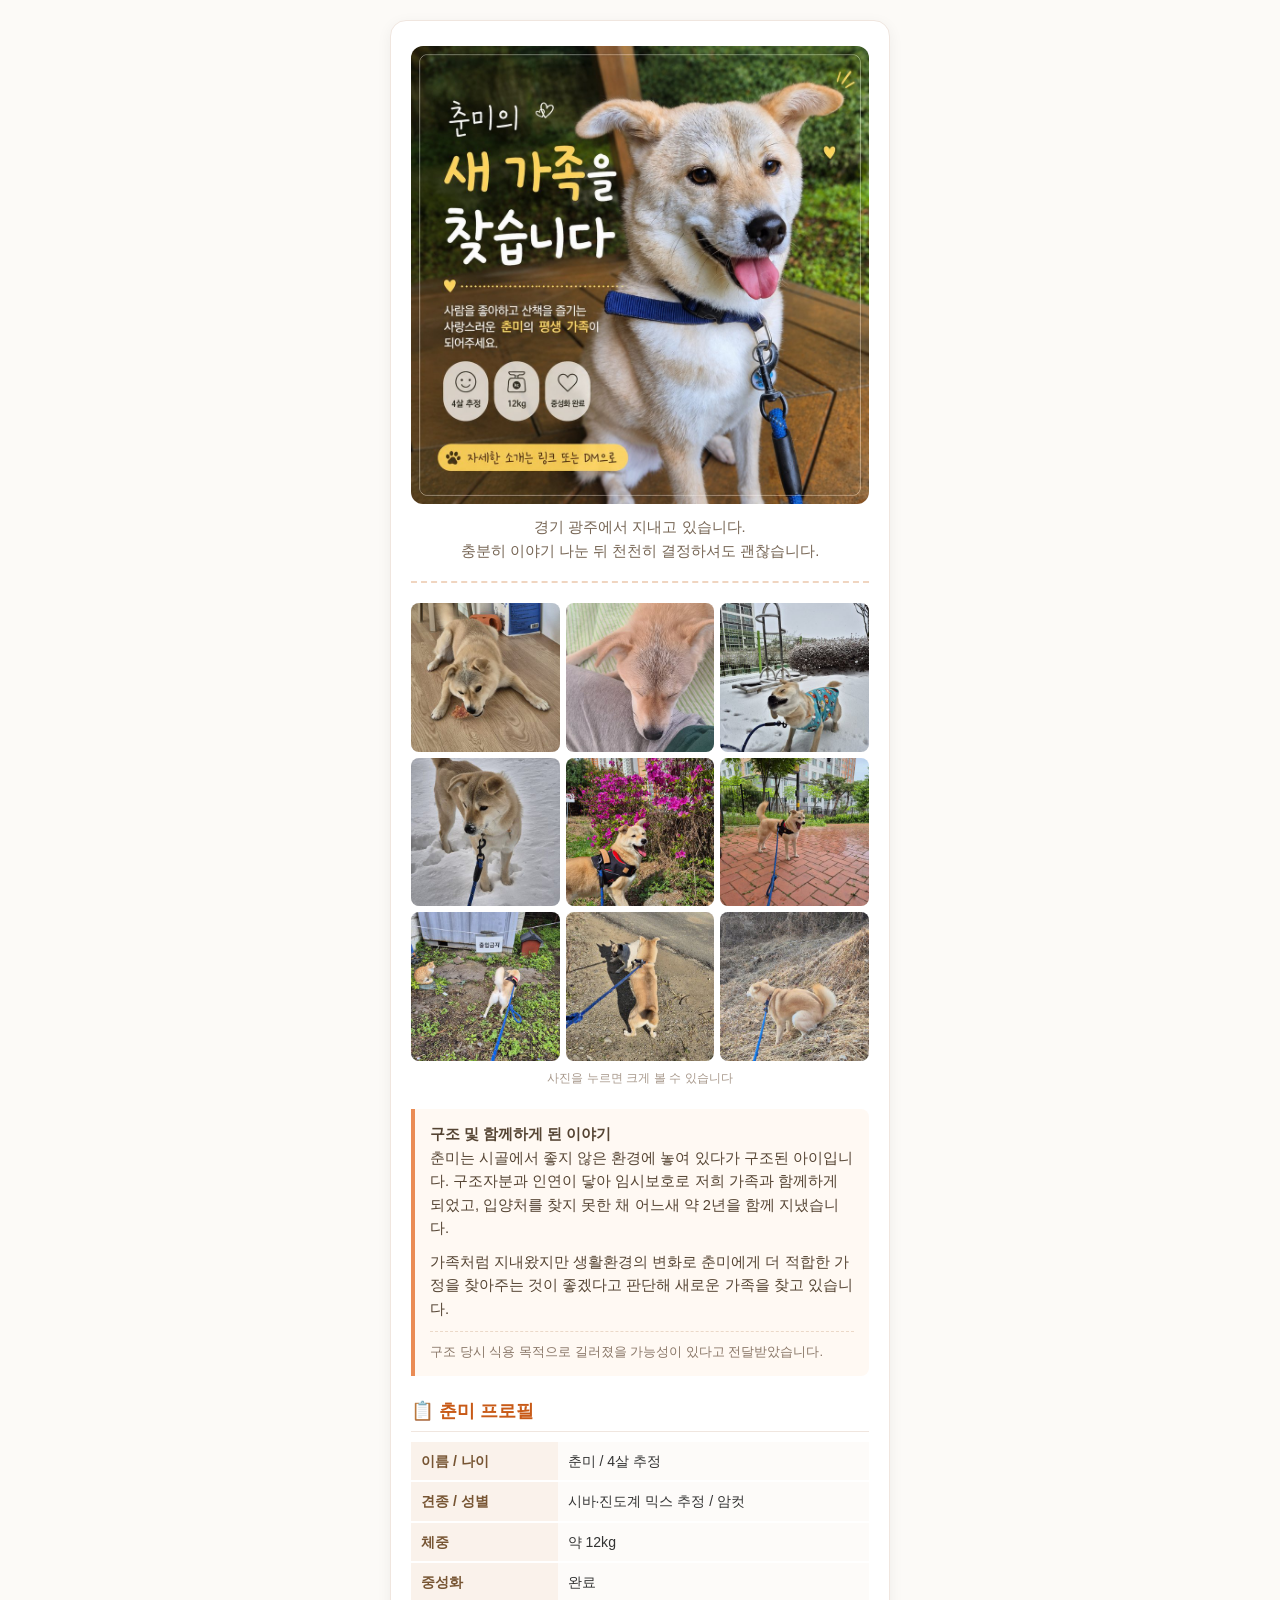
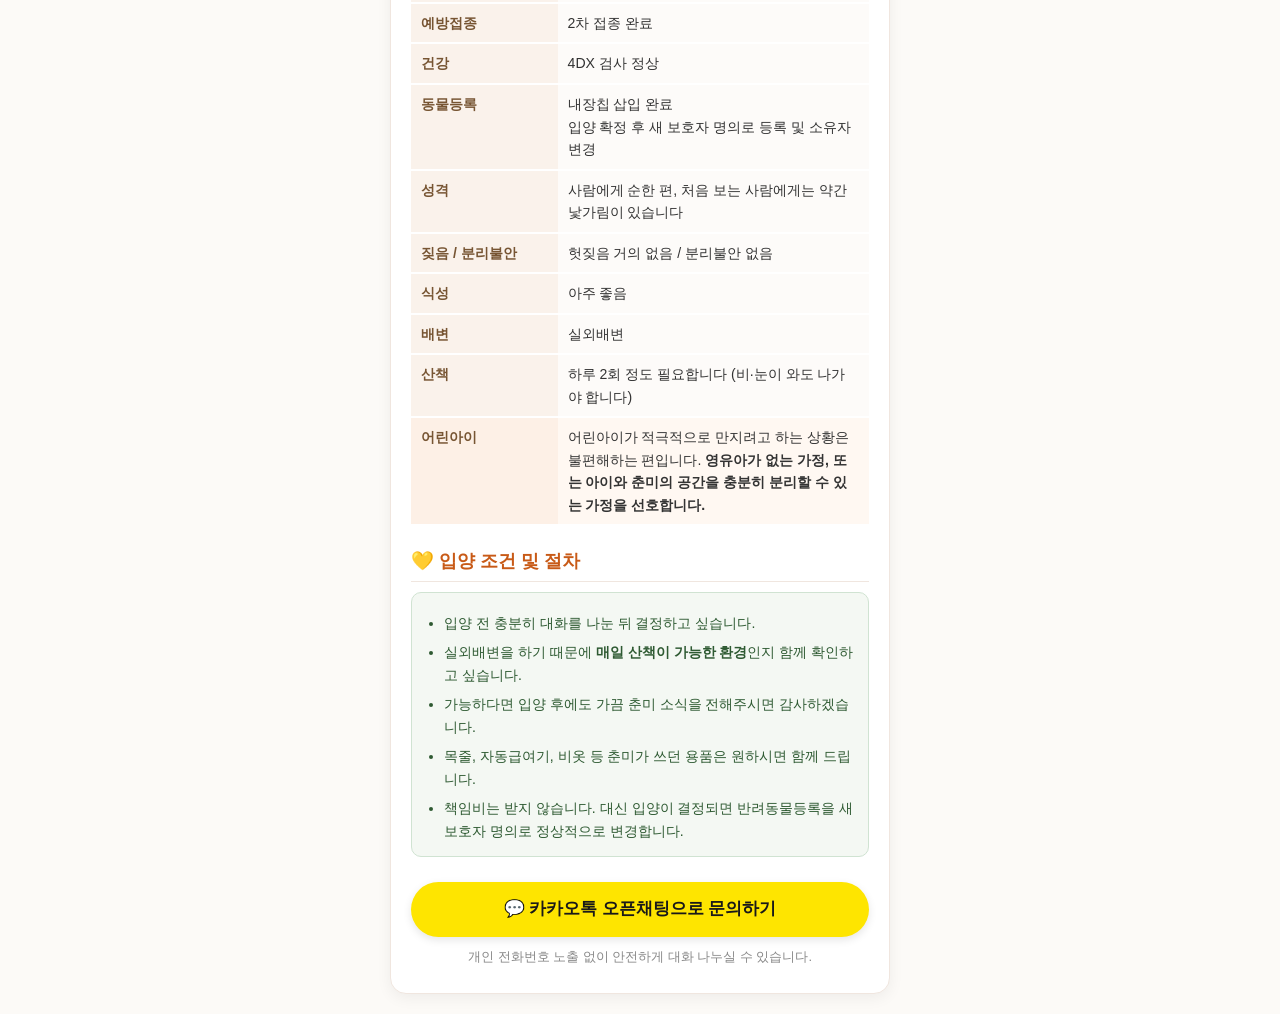
==== chunmi/index.html @ 5aac885f "Reword four gallery captions Co-Authored-By: Claude Opus 5 <noreply@anthropic.com>" ====
<!DOCTYPE html>
<html lang="ko">
<head>
    <meta charset="UTF-8">
    <meta name="viewport" content="width=device-width, initial-scale=1.0">
    <title>춘미의 평생 가족을 찾습니다 🐾</title>
    <meta name="description" content="경기 광주에서 지내고 있는 4살 추정 믹스견 춘미의 평생 가족을 찾습니다. 중성화 완료, 예방접종 2차 완료, 4DX 정상.">
    <meta property="og:type" content="article">
    <meta property="og:title" content="춘미의 평생 가족을 찾습니다 🐾">
    <meta property="og:description" content="경기 광주에서 지내고 있는 4살 추정 믹스견 춘미의 평생 가족을 찾습니다.">
    <meta property="og:image" content="https://hoppang.github.io/chunmi/banner.jpg">
    <style>
        * {
            box-sizing: border-box;
        }
        body {
            font-family: -apple-system, BlinkMacSystemFont, "Segoe UI", Roboto, "Helvetica Neue", Arial, sans-serif;
            background-color: #fcfaf7;
            color: #333333;
            margin: 0;
            padding: 20px 15px;
            line-height: 1.6;
        }
        .container {
            max-width: 500px;
            margin: 0 auto;
            background: #ffffff;
            border-radius: 16px;
            padding: 25px 20px;
            box-shadow: 0 4px 15px rgba(0,0,0,0.06);
            border: 1px solid #f0e6df;
        }
        /* 제목은 배너 이미지에 들어 있어 화면에는 숨기고, 문서 구조와
           스크린 리더를 위해서만 남긴다 */
        .visually-hidden {
            position: absolute;
            width: 1px;
            height: 1px;
            margin: -1px;
            padding: 0;
            overflow: hidden;
            clip: rect(0 0 0 0);
            white-space: nowrap;
            border: 0;
        }
        .lead {
            text-align: center;
            color: #776655;
            font-size: 0.92rem;
            margin: 0 0 20px 0;
            padding-bottom: 18px;
            border-bottom: 2px dashed #f0d5c0;
        }
        .photo-area img {
            width: 100%;
            height: auto;
            border-radius: 12px;
            display: block;
            margin-bottom: 12px;
            object-fit: cover;
        }

        /* ── 사진첩 ───────────────────────────────── */
        .gallery {
            display: grid;
            grid-template-columns: repeat(3, 1fr);
            gap: 6px;
            margin-bottom: 8px;
        }
        .gallery button {
            padding: 0;
            border: 0;
            background: #f5efe9;
            border-radius: 8px;
            overflow: hidden;
            aspect-ratio: 1 / 1;
            cursor: pointer;
            display: block;
        }
        .gallery img {
            width: 100%;
            height: 100%;
            object-fit: cover;
            display: block;
            transition: transform 0.2s;
        }
        .gallery button:active img {
            transform: scale(0.95);
        }
        .gallery-hint {
            text-align: center;
            color: #a8998c;
            font-size: 0.78rem;
            margin-bottom: 20px;
        }

        /* ── 사진 크게 보기 ────────────────────────── */
        .lightbox {
            position: fixed;
            inset: 0;
            background: rgba(20, 15, 12, 0.94);
            display: none;
            flex-direction: column;
            align-items: center;
            justify-content: center;
            z-index: 100;
            padding: 20px 10px;
        }
        .lightbox[data-open="true"] {
            display: flex;
        }
        .lightbox img {
            max-width: 100%;
            max-height: calc(100vh - 130px);
            border-radius: 10px;
            object-fit: contain;
        }
        .lightbox-caption {
            color: #f3e9e0;
            font-size: 0.9rem;
            text-align: center;
            margin-top: 14px;
            padding: 0 10px;
        }
        .lightbox-count {
            color: #b6a89c;
            font-size: 0.78rem;
            margin-top: 4px;
        }
        .lightbox-nav {
            position: absolute;
            top: 50%;
            transform: translateY(-50%);
            width: 44px;
            height: 66px;
            border: 0;
            border-radius: 8px;
            background: rgba(255,255,255,0.12);
            color: #ffffff;
            font-size: 1.5rem;
            cursor: pointer;
        }
        .lightbox-prev { left: 8px; }
        .lightbox-next { right: 8px; }
        .lightbox-close {
            position: absolute;
            top: 12px;
            right: 12px;
            width: 40px;
            height: 40px;
            border: 0;
            border-radius: 50%;
            background: rgba(255,255,255,0.15);
            color: #ffffff;
            font-size: 1.3rem;
            line-height: 1;
            cursor: pointer;
        }

        .story-box {
            background-color: #fff9f3;
            border-left: 4px solid #ea8c55;
            padding: 14px 15px;
            margin-bottom: 20px;
            border-radius: 0 8px 8px 0;
            font-size: 0.92rem;
            color: #554433;
        }
        .story-box p {
            margin: 0 0 10px 0;
        }
        .story-box p:last-child {
            margin-bottom: 0;
        }
        .story-note {
            font-size: 0.82rem;
            color: #8a7768;
            border-top: 1px dashed #ecd9c8;
            padding-top: 9px;
        }
        .section-title {
            font-size: 1.15rem;
            color: #c85a17;
            margin-top: 20px;
            margin-bottom: 10px;
            font-weight: bold;
            border-bottom: 1px solid #f0e6df;
            padding-bottom: 5px;
        }
        .info-table {
            width: 100%;
            border-collapse: collapse;
            margin-bottom: 15px;
        }
        .info-table th {
            width: 32%;
            text-align: left;
            padding: 8px 10px;
            background-color: #faf2eb;
            color: #775533;
            font-weight: bold;
            font-size: 0.88rem;
            border-bottom: 2px solid #ffffff;
            vertical-align: top;
        }
        .info-table td {
            width: 68%;
            padding: 8px 10px;
            background-color: #fdfbf9;
            color: #333333;
            font-size: 0.88rem;
            border-bottom: 2px solid #ffffff;
        }
        .info-table tr.highlight th {
            background-color: #fdf0e6;
        }
        .info-table tr.highlight td {
            background-color: #fff8f2;
        }
        .notice-box {
            background-color: #f4f8f3;
            border: 1px solid #d0e3d2;
            border-radius: 10px;
            padding: 14px;
            font-size: 0.88rem;
            color: #2e5a32;
            margin-bottom: 25px;
        }
        .notice-box ul {
            margin: 5px 0 0 0;
            padding-left: 18px;
        }
        .notice-box li {
            margin-bottom: 7px;
        }
        .notice-box li:last-child {
            margin-bottom: 0;
        }
        .cta-container {
            text-align: center;
            margin-top: 25px;
        }
        .btn-kakao {
            display: block;
            background-color: #fee500;
            color: #191919;
            font-size: 1.05rem;
            font-weight: bold;
            text-decoration: none;
            padding: 14px 20px;
            border-radius: 30px;
            box-shadow: 0 3px 8px rgba(0,0,0,0.1);
            transition: background-color 0.2s;
        }
        .btn-kakao:active {
            background-color: #fada00;
        }
        .footer-text {
            text-align: center;
            color: #888888;
            font-size: 0.8rem;
            margin-top: 10px;
        }
    </style>
</head>
<body>
    <div class="container">
        <h1 class="visually-hidden">춘미의 평생 가족을 찾습니다</h1>

        <div class="photo-area">
            <img src="banner.jpg" alt="춘미의 새 가족을 찾습니다. 사람을 좋아하고 산책을 즐기는 춘미의 평생 가족이 되어주세요. 4살 추정, 12kg, 중성화 완료.">
        </div>

        <p class="lead">경기 광주에서 지내고 있습니다.<br>충분히 이야기 나눈 뒤 천천히 결정하셔도 괜찮습니다.</p>

        <!-- 사진첩: 그리드는 썸네일, 크게 보기는 data-full 원본을 씁니다 -->
        <div class="gallery" id="gallery">
            <button type="button" data-full="imgs/20240928_115730.jpg" data-caption="간식 하나면 세상 행복한 춘미">
                <img src="imgs/thumbs/20240928_115730.jpg" alt="거실 바닥에 엎드려 간식을 먹는 춘미" loading="lazy">
            </button>
            <button type="button" data-full="imgs/20241011_140623.jpg" data-caption="사람 곁에 붙어 자는 걸 좋아합니다">
                <img src="imgs/thumbs/20241011_140623.jpg" alt="사람 무릎에 머리를 얹고 잠든 춘미" loading="lazy">
            </button>
            <button type="button" data-full="imgs/20250127_115312.jpg" data-caption="스핀하는 춘미">
                <img src="imgs/thumbs/20250127_115312.jpg" alt="눈 쌓인 놀이터에서 옷을 입고 몸을 도는 춘미" loading="lazy">
            </button>
            <button type="button" data-full="imgs/20250128_104813.jpg" data-caption="겨울 강아지 춘미">
                <img src="imgs/thumbs/20250128_104813.jpg" alt="눈밭에서 코에 눈이 묻은 춘미" loading="lazy">
            </button>
            <button type="button" data-full="imgs/20250421_094355.jpg" data-caption="봄 산책, 진달래 앞에서">
                <img src="imgs/thumbs/20250421_094355.jpg" alt="진달래꽃 앞에서 웃고 있는 춘미" loading="lazy">
            </button>
            <button type="button" data-full="imgs/20250501_102037.jpg" data-caption="비 오는 날에도 산책은 좋아합니다">
                <img src="imgs/thumbs/20250501_102037.jpg" alt="비에 젖은 보도블록 위를 걷는 춘미" loading="lazy">
            </button>
            <button type="button" data-full="imgs/20250503_113819.jpg" data-caption="고양이를 좋아해요">
                <img src="imgs/thumbs/20250503_113819.jpg" alt="길고양이와 마주 서 있는 춘미" loading="lazy">
            </button>
            <button type="button" data-full="imgs/20251114_142637.jpg" data-caption="산책길에서 만난 다른 강아지와 인사">
                <img src="imgs/thumbs/20251114_142637.jpg" alt="다른 강아지와 인사하는 춘미" loading="lazy">
            </button>
            <button type="button" data-full="imgs/20260313_085646.jpg" data-caption="응가하는 춘미">
                <img src="imgs/thumbs/20260313_085646.jpg" alt="마른 풀밭에서 배변 중인 춘미" loading="lazy">
            </button>
        </div>
        <div class="gallery-hint">사진을 누르면 크게 볼 수 있습니다</div>

        <!-- 춘미 배경 이야기 -->
        <div class="story-box">
            <b>구조 및 함께하게 된 이야기</b>
            <p>춘미는 시골에서 좋지 않은 환경에 놓여 있다가 구조된 아이입니다. 구조자분과 인연이 닿아 임시보호로 저희 가족과 함께하게 되었고, 입양처를 찾지 못한 채 어느새 약 2년을 함께 지냈습니다.</p>
            <p>가족처럼 지내왔지만 생활환경의 변화로 춘미에게 더 적합한 가정을 찾아주는 것이 좋겠다고 판단해 새로운 가족을 찾고 있습니다.</p>
            <p class="story-note">구조 당시 식용 목적으로 길러졌을 가능성이 있다고 전달받았습니다.</p>
        </div>

        <!-- 프로필 정보 -->
        <div class="section-title">📋 춘미 프로필</div>
        <table class="info-table">
            <tr>
                <th>이름 / 나이</th>
                <td>춘미 / 4살 추정</td>
            </tr>
            <tr>
                <th>견종 / 성별</th>
                <td>시바·진도계 믹스 추정 / 암컷</td>
            </tr>
            <tr>
                <th>체중</th>
                <td>약 12kg</td>
            </tr>
            <tr>
                <th>중성화</th>
                <td>완료</td>
            </tr>
            <tr>
                <th>예방접종</th>
                <td>2차 접종 완료</td>
            </tr>
            <tr>
                <th>건강</th>
                <td>4DX 검사 정상</td>
            </tr>
            <tr>
                <th>동물등록</th>
                <td>내장칩 삽입 완료<br>입양 확정 후 새 보호자 명의로 등록 및 소유자 변경</td>
            </tr>
            <tr>
                <th>성격</th>
                <td>사람에게 순한 편, 처음 보는 사람에게는 약간 낯가림이 있습니다</td>
            </tr>
            <tr>
                <th>짖음 / 분리불안</th>
                <td>헛짖음 거의 없음 / 분리불안 없음</td>
            </tr>
            <tr>
                <th>식성</th>
                <td>아주 좋음</td>
            </tr>
            <tr>
                <th>배변</th>
                <td>실외배변</td>
            </tr>
            <tr>
                <th>산책</th>
                <td>하루 2회 정도 필요합니다 (비·눈이 와도 나가야 합니다)</td>
            </tr>
            <tr class="highlight">
                <th>어린아이</th>
                <td>어린아이가 적극적으로 만지려고 하는 상황은 불편해하는 편입니다. <b>영유아가 없는 가정, 또는 아이와 춘미의 공간을 충분히 분리할 수 있는 가정을 선호합니다.</b></td>
            </tr>
        </table>

        <!-- 입양 조건 및 절차 -->
        <div class="section-title">💛 입양 조건 및 절차</div>
        <div class="notice-box">
            <ul>
                <li>입양 전 충분히 대화를 나눈 뒤 결정하고 싶습니다.</li>
                <li>실외배변을 하기 때문에 <b>매일 산책이 가능한 환경</b>인지 함께 확인하고 싶습니다.</li>
                <li>가능하다면 입양 후에도 가끔 춘미 소식을 전해주시면 감사하겠습니다.</li>
                <li>목줄, 자동급여기, 비옷 등 춘미가 쓰던 용품은 원하시면 함께 드립니다.</li>
                <li>책임비는 받지 않습니다. 대신 입양이 결정되면 반려동물등록을 새 보호자 명의로 정상적으로 변경합니다.</li>
            </ul>
        </div>

        <!-- 오픈카톡 문의 버튼 -->
        <div class="cta-container">
            <a href="https://open.kakao.com/o/stBkJzFi" class="btn-kakao">
                💬 카카오톡 오픈채팅으로 문의하기
            </a>
            <div class="footer-text">
                개인 전화번호 노출 없이 안전하게 대화 나누실 수 있습니다.
            </div>
        </div>
    </div>

    <!-- 사진 크게 보기 -->
    <div class="lightbox" id="lightbox" data-open="false" role="dialog" aria-modal="true" aria-label="춘미 사진 크게 보기">
        <button type="button" class="lightbox-close" id="lb-close" aria-label="닫기">✕</button>
        <button type="button" class="lightbox-nav lightbox-prev" id="lb-prev" aria-label="이전 사진">‹</button>
        <button type="button" class="lightbox-nav lightbox-next" id="lb-next" aria-label="다음 사진">›</button>
        <img id="lb-img" src="" alt="">
        <div class="lightbox-caption" id="lb-caption"></div>
        <div class="lightbox-count" id="lb-count"></div>
    </div>

    <script>
        (function () {
            var buttons = Array.prototype.slice.call(
                document.querySelectorAll('#gallery button')
            );
            var photos = buttons.map(function (btn) {
                var img = btn.querySelector('img');
                return { src: btn.dataset.full, alt: img.alt, caption: btn.dataset.caption };
            });

            var box = document.getElementById('lightbox');
            var lbImg = document.getElementById('lb-img');
            var lbCaption = document.getElementById('lb-caption');
            var lbCount = document.getElementById('lb-count');
            var index = 0;

            function show(i) {
                index = (i + photos.length) % photos.length;
                var p = photos[index];
                lbImg.src = p.src;
                lbImg.alt = p.alt;
                lbCaption.textContent = p.caption;
                lbCount.textContent = (index + 1) + ' / ' + photos.length;
            }

            function open(i) {
                show(i);
                box.dataset.open = 'true';
                document.body.style.overflow = 'hidden';
            }

            function close() {
                box.dataset.open = 'false';
                document.body.style.overflow = '';
            }

            buttons.forEach(function (btn, i) {
                btn.addEventListener('click', function () { open(i); });
            });

            document.getElementById('lb-close').addEventListener('click', close);
            document.getElementById('lb-prev').addEventListener('click', function (e) {
                e.stopPropagation();
                show(index - 1);
            });
            document.getElementById('lb-next').addEventListener('click', function (e) {
                e.stopPropagation();
                show(index + 1);
            });

            // 사진 바깥의 어두운 영역을 누르면 닫는다
            box.addEventListener('click', function (e) {
                if (e.target === box) close();
            });

            document.addEventListener('keydown', function (e) {
                if (box.dataset.open !== 'true') return;
                if (e.key === 'Escape') close();
                if (e.key === 'ArrowLeft') show(index - 1);
                if (e.key === 'ArrowRight') show(index + 1);
            });

            // 모바일 좌우 스와이프
            var touchX = null;
            box.addEventListener('touchstart', function (e) {
                touchX = e.changedTouches[0].clientX;
            }, { passive: true });
            box.addEventListener('touchend', function (e) {
                if (touchX === null) return;
                var dx = e.changedTouches[0].clientX - touchX;
                if (Math.abs(dx) > 50) show(dx < 0 ? index + 1 : index - 1);
                touchX = null;
            }, { passive: true });
        })();
    </script>
</body>
</html>
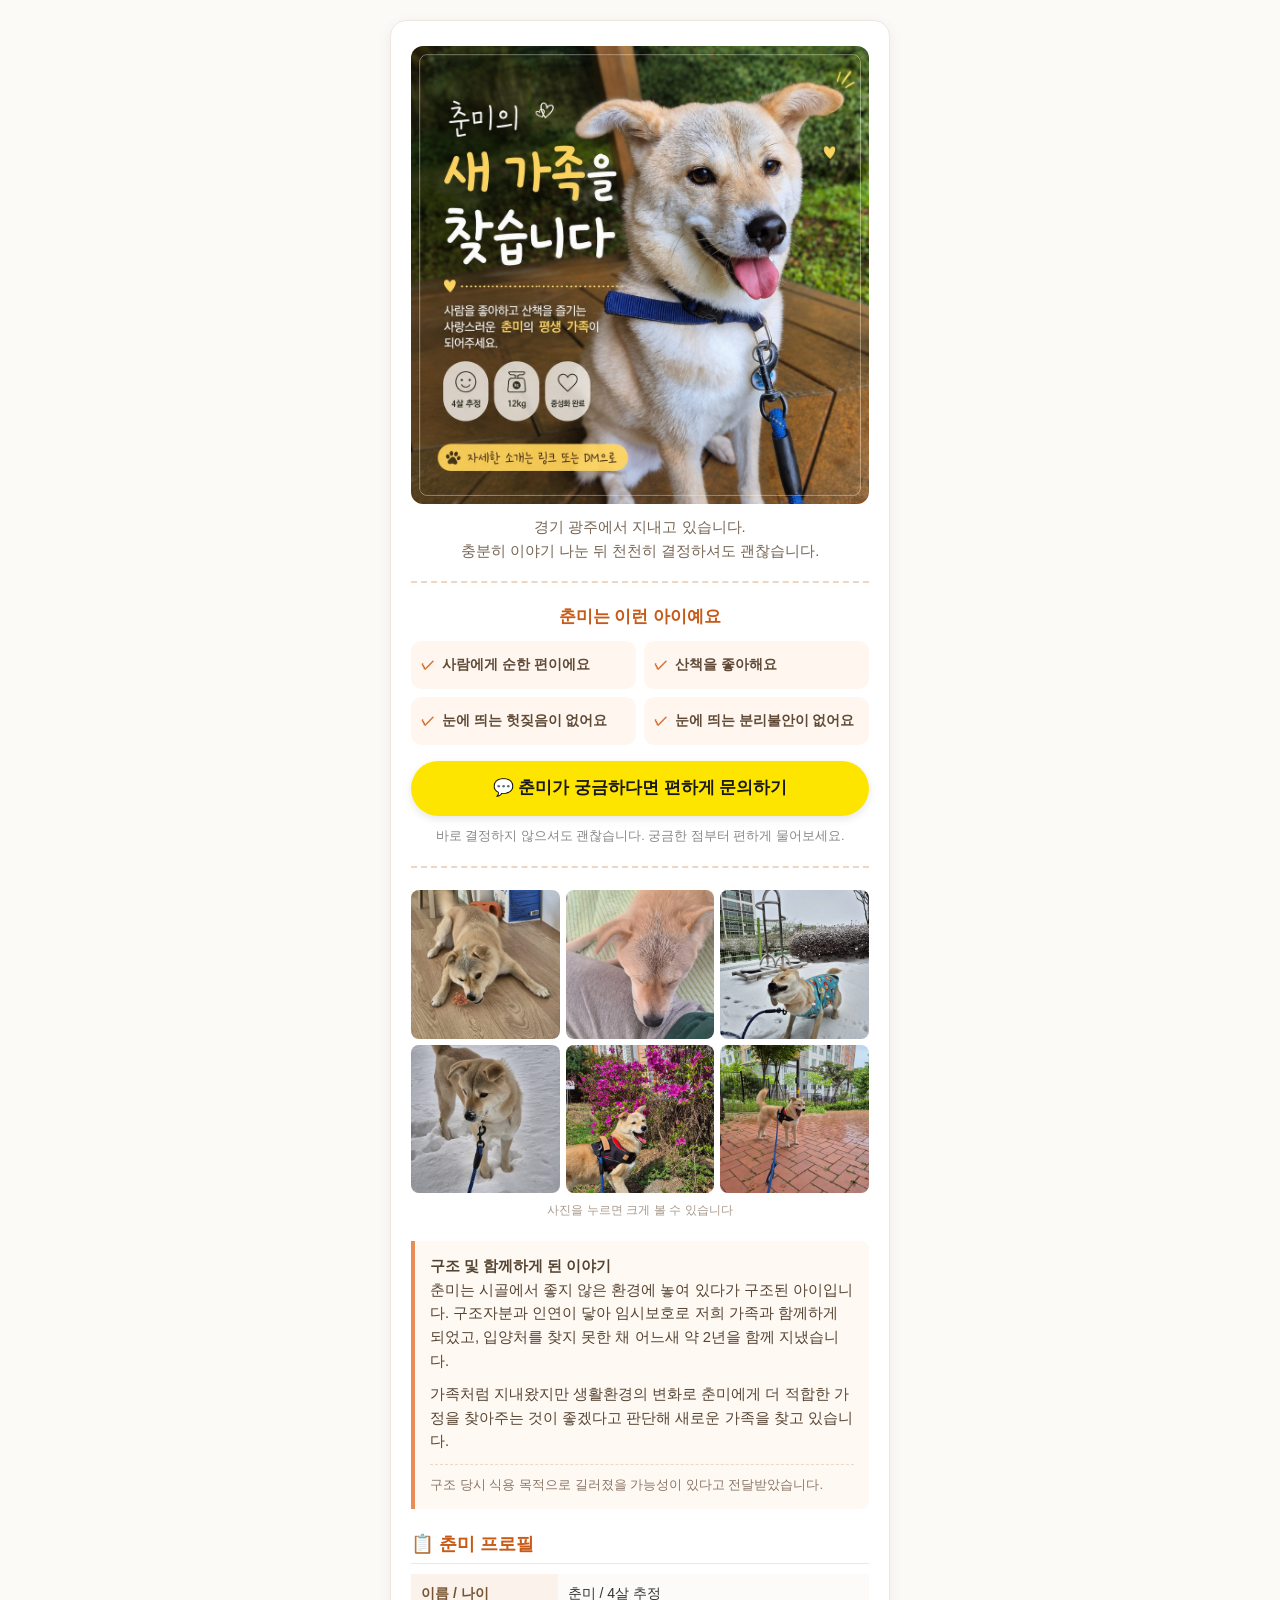
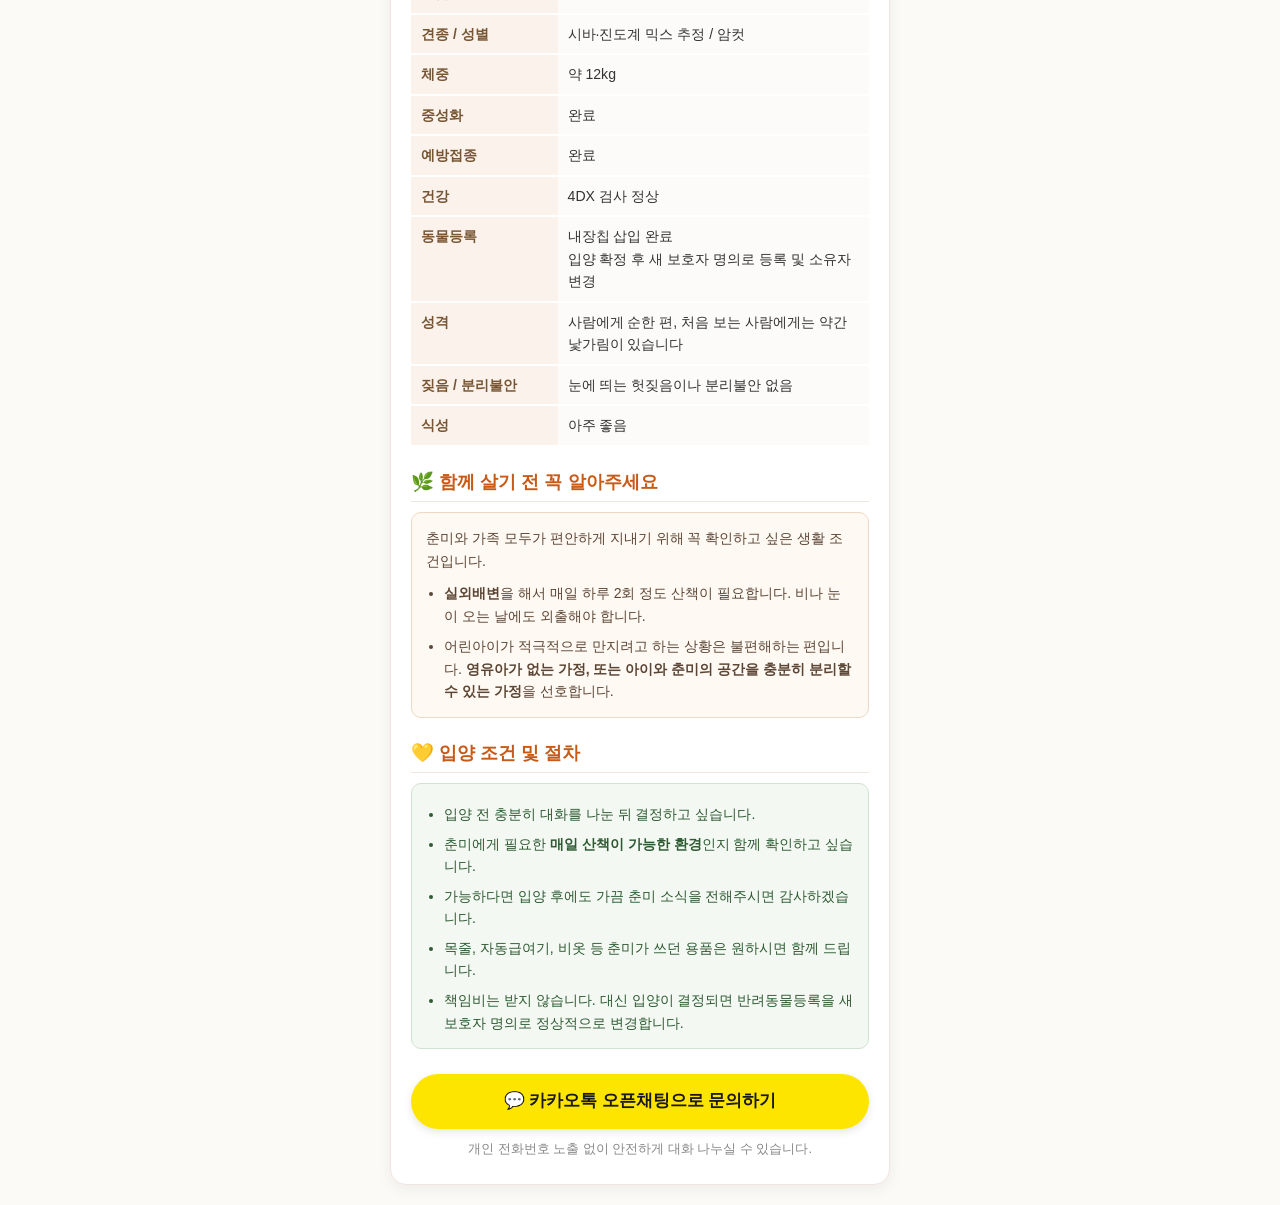
==== commit 98ccb053: "페이지 재배치" ====
--- a/chunmi/index.html
+++ b/chunmi/index.html
@@ -4,10 +4,10 @@
     <meta charset="UTF-8">
     <meta name="viewport" content="width=device-width, initial-scale=1.0">
     <title>춘미의 평생 가족을 찾습니다 🐾</title>
-    <meta name="description" content="경기 광주에서 지내고 있는 4살 추정 믹스견 춘미의 평생 가족을 찾습니다. 중성화 완료, 예방접종 2차 완료, 4DX 정상.">
+    <meta name="description" content="경기 광주에서 지내는 4살 추정, 12kg 암컷 믹스견 춘미의 평생 가족을 찾습니다. 중성화·예방접종·내장칩 삽입 완료, 4DX 정상.">
     <meta property="og:type" content="article">
     <meta property="og:title" content="춘미의 평생 가족을 찾습니다 🐾">
-    <meta property="og:description" content="경기 광주에서 지내고 있는 4살 추정 믹스견 춘미의 평생 가족을 찾습니다.">
+    <meta property="og:description" content="사람을 좋아하고 산책을 즐기는 4살 추정 춘미의 평생 가족을 찾습니다.">
     <meta property="og:image" content="https://hoppang.github.io/chunmi/banner.jpg">
     <style>
         * {
@@ -50,6 +50,41 @@
             margin: 0 0 20px 0;
             padding-bottom: 18px;
             border-bottom: 2px dashed #f0d5c0;
+        }
+        .positives {
+            margin: 0 0 16px 0;
+        }
+        .positives-title {
+            margin: 0 0 10px 0;
+            color: #c85a17;
+            text-align: center;
+            font-size: 1.08rem;
+        }
+        .positives-list {
+            list-style: none;
+            display: grid;
+            grid-template-columns: repeat(2, minmax(0, 1fr));
+            gap: 8px;
+            margin: 0;
+            padding: 0;
+        }
+        .positives-list li {
+            display: flex;
+            align-items: center;
+            min-height: 48px;
+            padding: 9px 10px;
+            border-radius: 10px;
+            background: #fff7ef;
+            color: #5f4937;
+            font-size: 0.86rem;
+            font-weight: 600;
+        }
+        .positives-list li::before {
+            content: "✓";
+            flex: 0 0 auto;
+            margin-right: 7px;
+            color: #d66b2b;
+            font-weight: 800;
         }
         .photo-area img {
             width: 100%;
@@ -236,9 +271,36 @@
         .notice-box li:last-child {
             margin-bottom: 0;
         }
+        .considerations-box {
+            background-color: #fff9f3;
+            border: 1px solid #efd8c4;
+            border-radius: 10px;
+            padding: 14px;
+            font-size: 0.88rem;
+            color: #5b4635;
+            margin-bottom: 20px;
+        }
+        .considerations-box p {
+            margin: 0 0 10px 0;
+        }
+        .considerations-box ul {
+            margin: 0;
+            padding-left: 18px;
+        }
+        .considerations-box li {
+            margin-bottom: 8px;
+        }
+        .considerations-box li:last-child {
+            margin-bottom: 0;
+        }
         .cta-container {
             text-align: center;
             margin-top: 25px;
+        }
+        .cta-container.early {
+            margin: 0 0 22px 0;
+            padding-bottom: 20px;
+            border-bottom: 2px dashed #f0d5c0;
         }
         .btn-kakao {
             display: block;
@@ -261,6 +323,19 @@
             font-size: 0.8rem;
             margin-top: 10px;
         }
+        @media (max-width: 380px) {
+            body {
+                padding: 10px 8px;
+            }
+            .container {
+                padding: 18px 14px;
+                border-radius: 12px;
+            }
+            .positives-list li {
+                padding: 8px;
+                font-size: 0.8rem;
+            }
+        }
     </style>
 </head>
 <body>
@@ -272,6 +347,23 @@
         </div>
 
         <p class="lead">경기 광주에서 지내고 있습니다.<br>충분히 이야기 나눈 뒤 천천히 결정하셔도 괜찮습니다.</p>
+
+        <section class="positives" aria-labelledby="positives-title">
+            <h2 class="positives-title" id="positives-title">춘미는 이런 아이예요</h2>
+            <ul class="positives-list">
+                <li>사람에게 순한 편이에요</li>
+                <li>산책을 좋아해요</li>
+                <li>눈에 띄는 헛짖음이 없어요</li>
+                <li>눈에 띄는 분리불안이 없어요</li>
+            </ul>
+        </section>
+
+        <div class="cta-container early">
+            <a href="https://open.kakao.com/o/stBkJzFi" class="btn-kakao">
+                💬 춘미가 궁금하다면 편하게 문의하기
+            </a>
+            <div class="footer-text">바로 결정하지 않으셔도 괜찮습니다. 궁금한 점부터 편하게 물어보세요.</div>
+        </div>
 
         <!-- 사진첩: 그리드는 썸네일, 크게 보기는 data-full 원본을 씁니다 -->
         <div class="gallery" id="gallery">
@@ -293,15 +385,6 @@
             <button type="button" data-full="imgs/20250501_102037.jpg" data-caption="비 오는 날에도 산책은 좋아합니다">
                 <img src="imgs/thumbs/20250501_102037.jpg" alt="비에 젖은 보도블록 위를 걷는 춘미" loading="lazy">
             </button>
-            <button type="button" data-full="imgs/20250503_113819.jpg" data-caption="고양이를 좋아해요">
-                <img src="imgs/thumbs/20250503_113819.jpg" alt="길고양이와 마주 서 있는 춘미" loading="lazy">
-            </button>
-            <button type="button" data-full="imgs/20251114_142637.jpg" data-caption="산책길에서 만난 다른 강아지와 인사">
-                <img src="imgs/thumbs/20251114_142637.jpg" alt="다른 강아지와 인사하는 춘미" loading="lazy">
-            </button>
-            <button type="button" data-full="imgs/20260313_085646.jpg" data-caption="응가하는 춘미">
-                <img src="imgs/thumbs/20260313_085646.jpg" alt="마른 풀밭에서 배변 중인 춘미" loading="lazy">
-            </button>
         </div>
         <div class="gallery-hint">사진을 누르면 크게 볼 수 있습니다</div>
 
@@ -334,7 +417,7 @@
             </tr>
             <tr>
                 <th>예방접종</th>
-                <td>2차 접종 완료</td>
+                <td>완료</td>
             </tr>
             <tr>
                 <th>건강</th>
@@ -350,32 +433,29 @@
             </tr>
             <tr>
                 <th>짖음 / 분리불안</th>
-                <td>헛짖음 거의 없음 / 분리불안 없음</td>
+                <td>눈에 띄는 헛짖음이나 분리불안 없음</td>
             </tr>
             <tr>
                 <th>식성</th>
                 <td>아주 좋음</td>
             </tr>
-            <tr>
-                <th>배변</th>
-                <td>실외배변</td>
-            </tr>
-            <tr>
-                <th>산책</th>
-                <td>하루 2회 정도 필요합니다 (비·눈이 와도 나가야 합니다)</td>
-            </tr>
-            <tr class="highlight">
-                <th>어린아이</th>
-                <td>어린아이가 적극적으로 만지려고 하는 상황은 불편해하는 편입니다. <b>영유아가 없는 가정, 또는 아이와 춘미의 공간을 충분히 분리할 수 있는 가정을 선호합니다.</b></td>
-            </tr>
         </table>
+
+        <div class="section-title">🌿 함께 살기 전 꼭 알아주세요</div>
+        <div class="considerations-box">
+            <p>춘미와 가족 모두가 편안하게 지내기 위해 꼭 확인하고 싶은 생활 조건입니다.</p>
+            <ul>
+                <li><b>실외배변</b>을 해서 매일 하루 2회 정도 산책이 필요합니다. 비나 눈이 오는 날에도 외출해야 합니다.</li>
+                <li>어린아이가 적극적으로 만지려고 하는 상황은 불편해하는 편입니다. <b>영유아가 없는 가정, 또는 아이와 춘미의 공간을 충분히 분리할 수 있는 가정</b>을 선호합니다.</li>
+            </ul>
+        </div>
 
         <!-- 입양 조건 및 절차 -->
         <div class="section-title">💛 입양 조건 및 절차</div>
         <div class="notice-box">
             <ul>
                 <li>입양 전 충분히 대화를 나눈 뒤 결정하고 싶습니다.</li>
-                <li>실외배변을 하기 때문에 <b>매일 산책이 가능한 환경</b>인지 함께 확인하고 싶습니다.</li>
+                <li>춘미에게 필요한 <b>매일 산책이 가능한 환경</b>인지 함께 확인하고 싶습니다.</li>
                 <li>가능하다면 입양 후에도 가끔 춘미 소식을 전해주시면 감사하겠습니다.</li>
                 <li>목줄, 자동급여기, 비옷 등 춘미가 쓰던 용품은 원하시면 함께 드립니다.</li>
                 <li>책임비는 받지 않습니다. 대신 입양이 결정되면 반려동물등록을 새 보호자 명의로 정상적으로 변경합니다.</li>
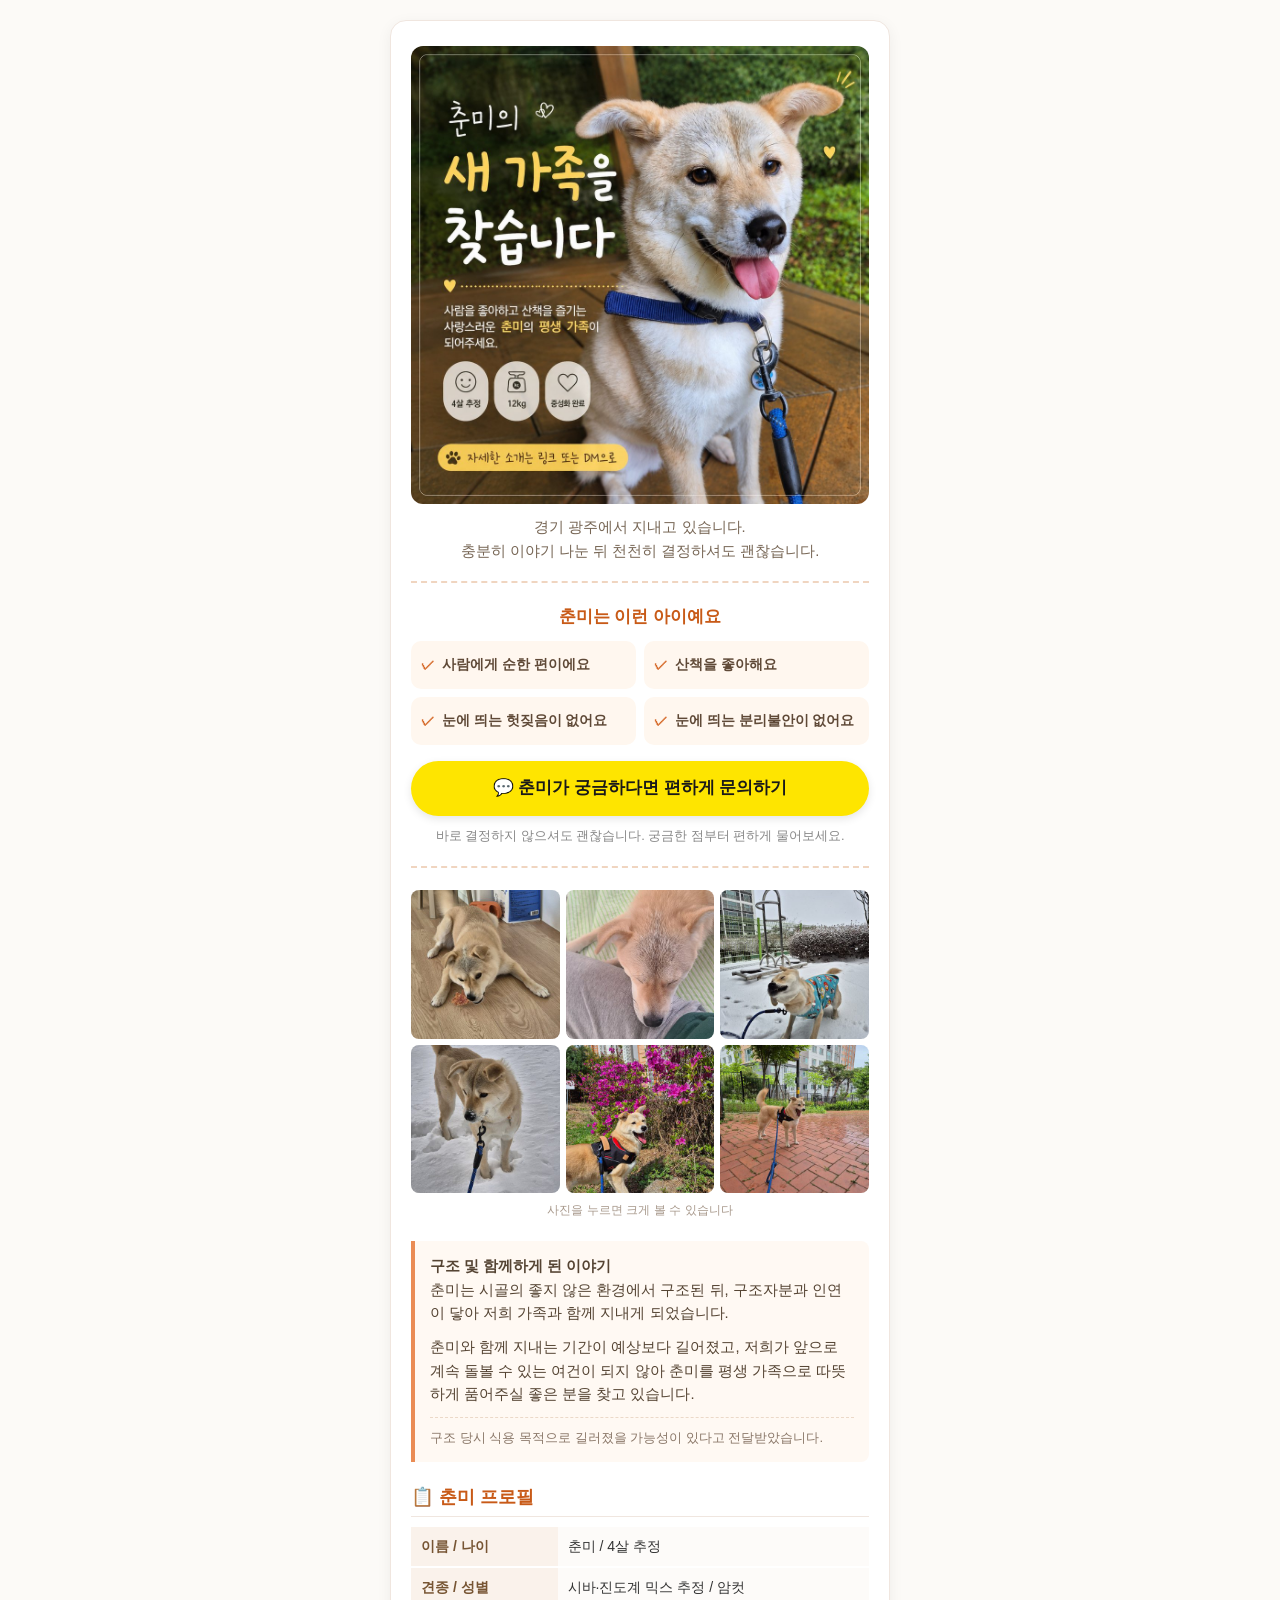
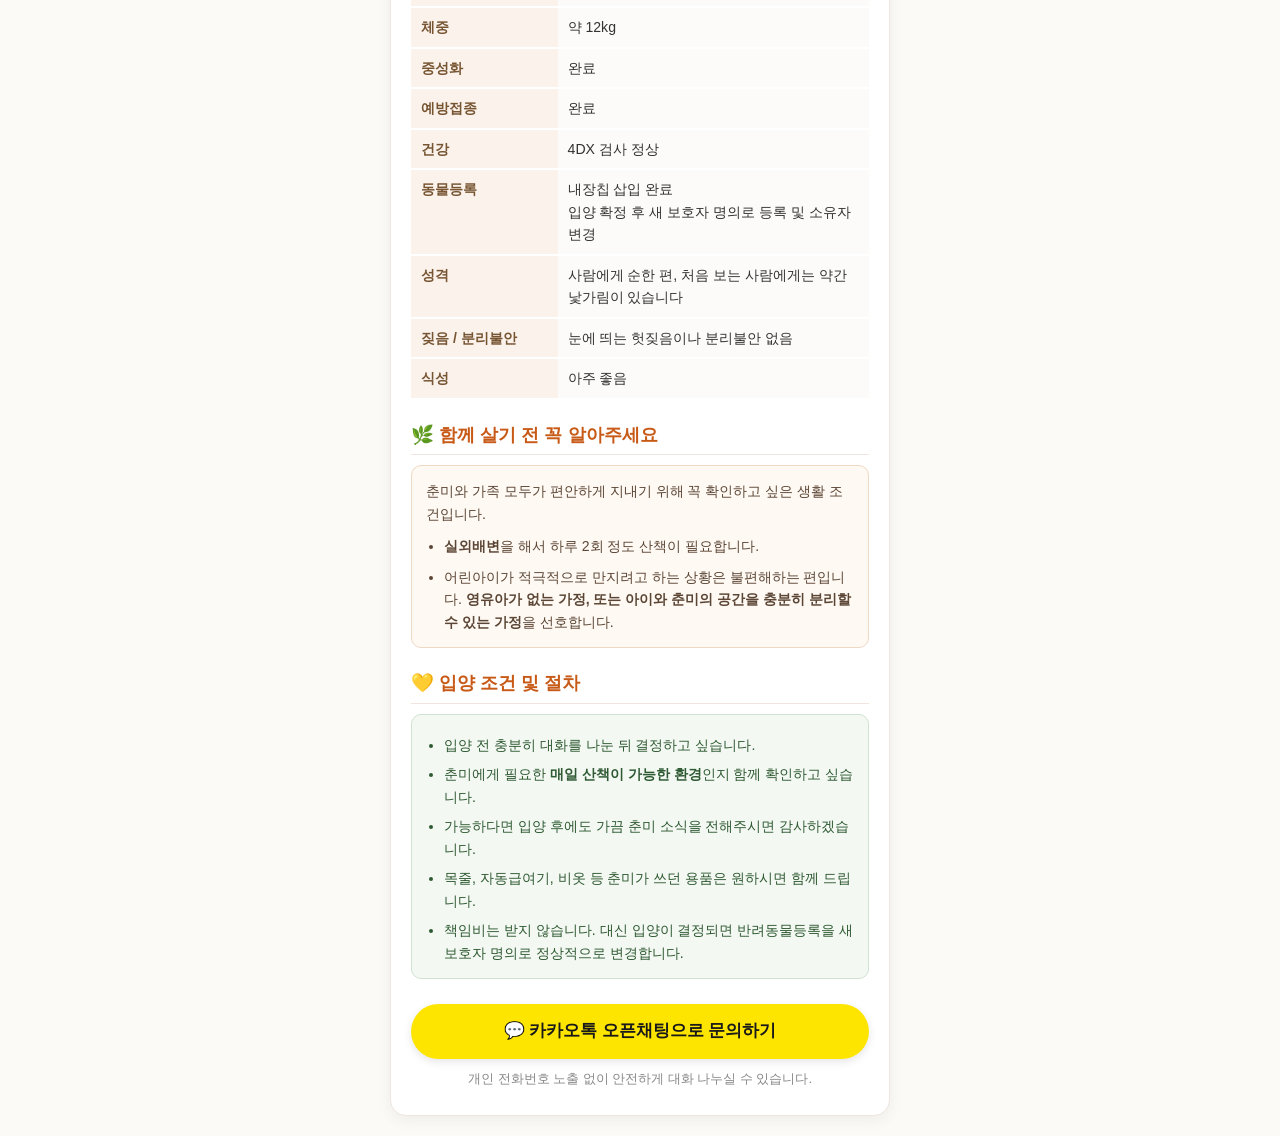
==== commit 63441485: "표현 수정" ====
--- a/chunmi/index.html
+++ b/chunmi/index.html
@@ -391,8 +391,8 @@
         <!-- 춘미 배경 이야기 -->
         <div class="story-box">
             <b>구조 및 함께하게 된 이야기</b>
-            <p>춘미는 시골에서 좋지 않은 환경에 놓여 있다가 구조된 아이입니다. 구조자분과 인연이 닿아 임시보호로 저희 가족과 함께하게 되었고, 입양처를 찾지 못한 채 어느새 약 2년을 함께 지냈습니다.</p>
-            <p>가족처럼 지내왔지만 생활환경의 변화로 춘미에게 더 적합한 가정을 찾아주는 것이 좋겠다고 판단해 새로운 가족을 찾고 있습니다.</p>
+            <p>춘미는 시골의 좋지 않은 환경에서 구조된 뒤, 구조자분과 인연이 닿아 저희 가족과 함께 지내게 되었습니다.</p>
+            <p>춘미와 함께 지내는 기간이 예상보다 길어졌고, 저희가 앞으로 계속 돌볼 수 있는 여건이 되지 않아 춘미를 평생 가족으로 따뜻하게 품어주실 좋은 분을 찾고 있습니다.</p>
             <p class="story-note">구조 당시 식용 목적으로 길러졌을 가능성이 있다고 전달받았습니다.</p>
         </div>
 
@@ -445,7 +445,7 @@
         <div class="considerations-box">
             <p>춘미와 가족 모두가 편안하게 지내기 위해 꼭 확인하고 싶은 생활 조건입니다.</p>
             <ul>
-                <li><b>실외배변</b>을 해서 매일 하루 2회 정도 산책이 필요합니다. 비나 눈이 오는 날에도 외출해야 합니다.</li>
+                <li><b>실외배변</b>을 해서 하루 2회 정도 산책이 필요합니다.</li>
                 <li>어린아이가 적극적으로 만지려고 하는 상황은 불편해하는 편입니다. <b>영유아가 없는 가정, 또는 아이와 춘미의 공간을 충분히 분리할 수 있는 가정</b>을 선호합니다.</li>
             </ul>
         </div>
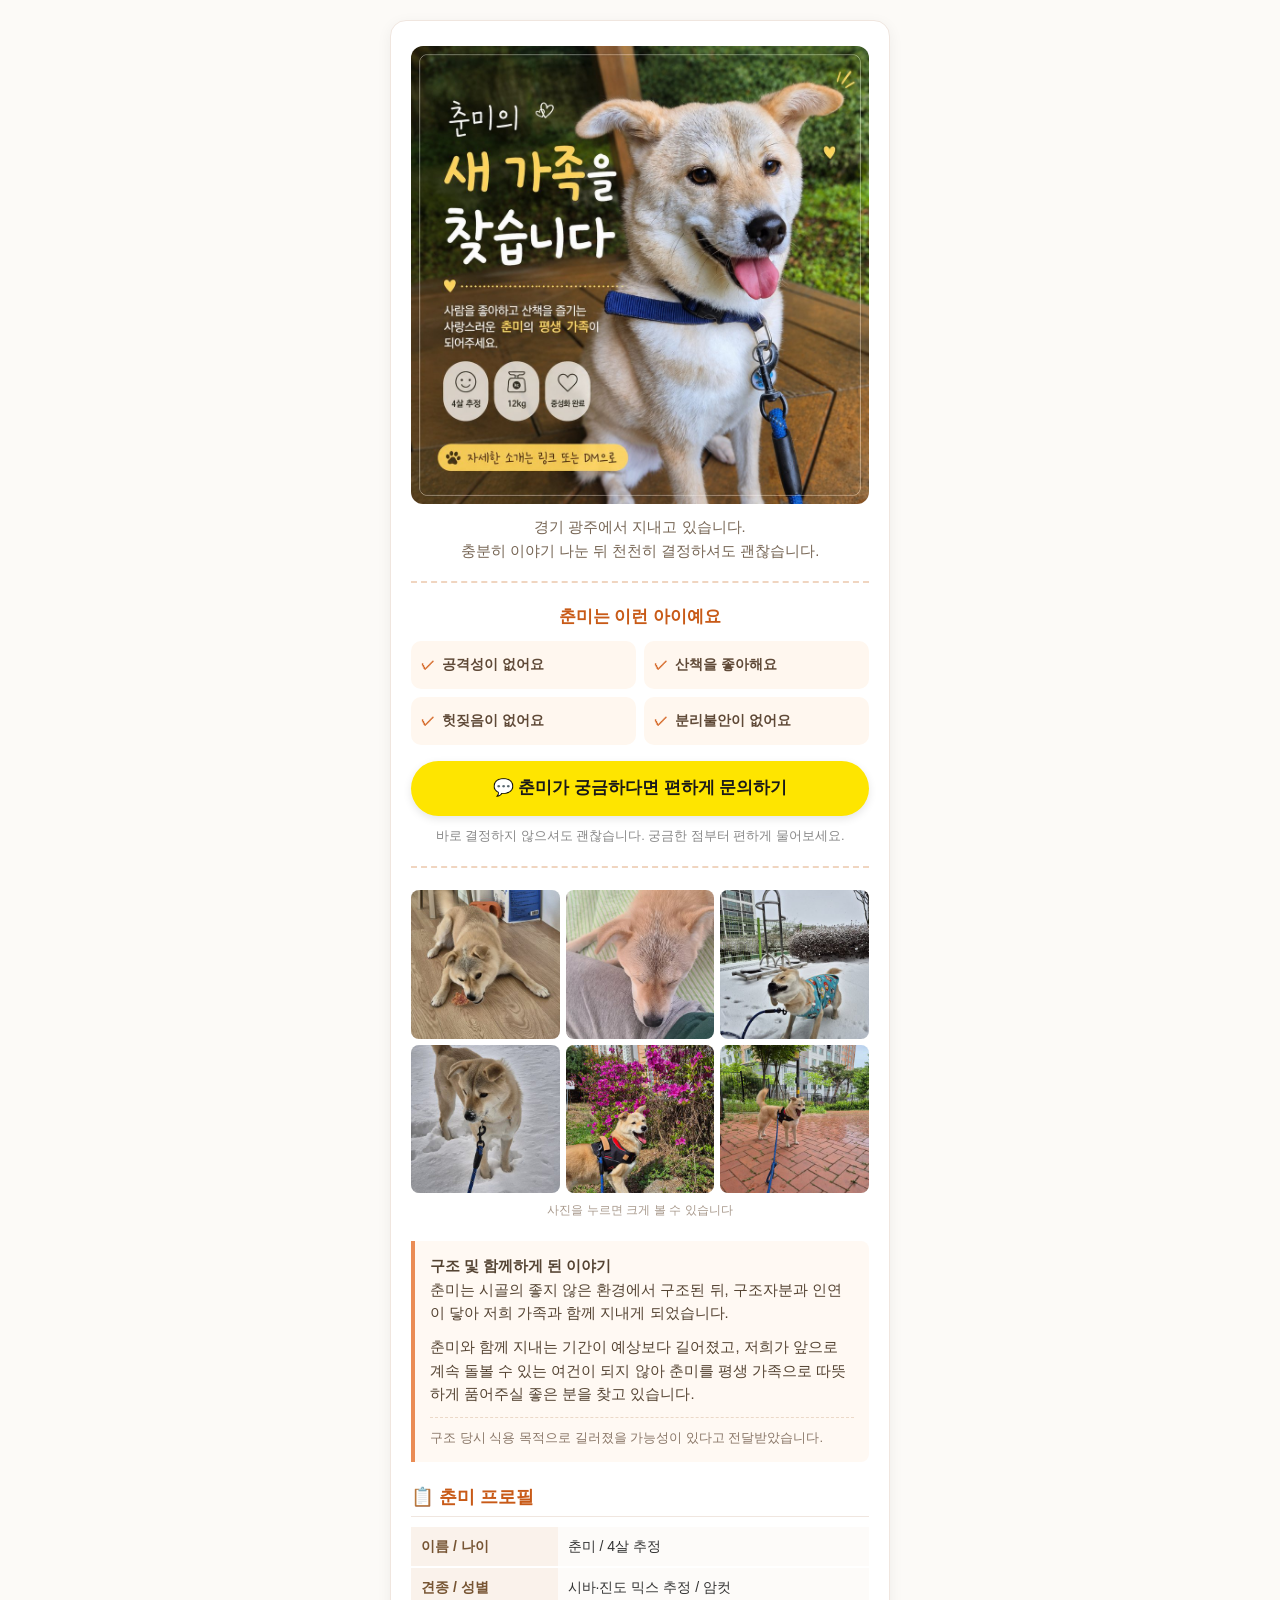
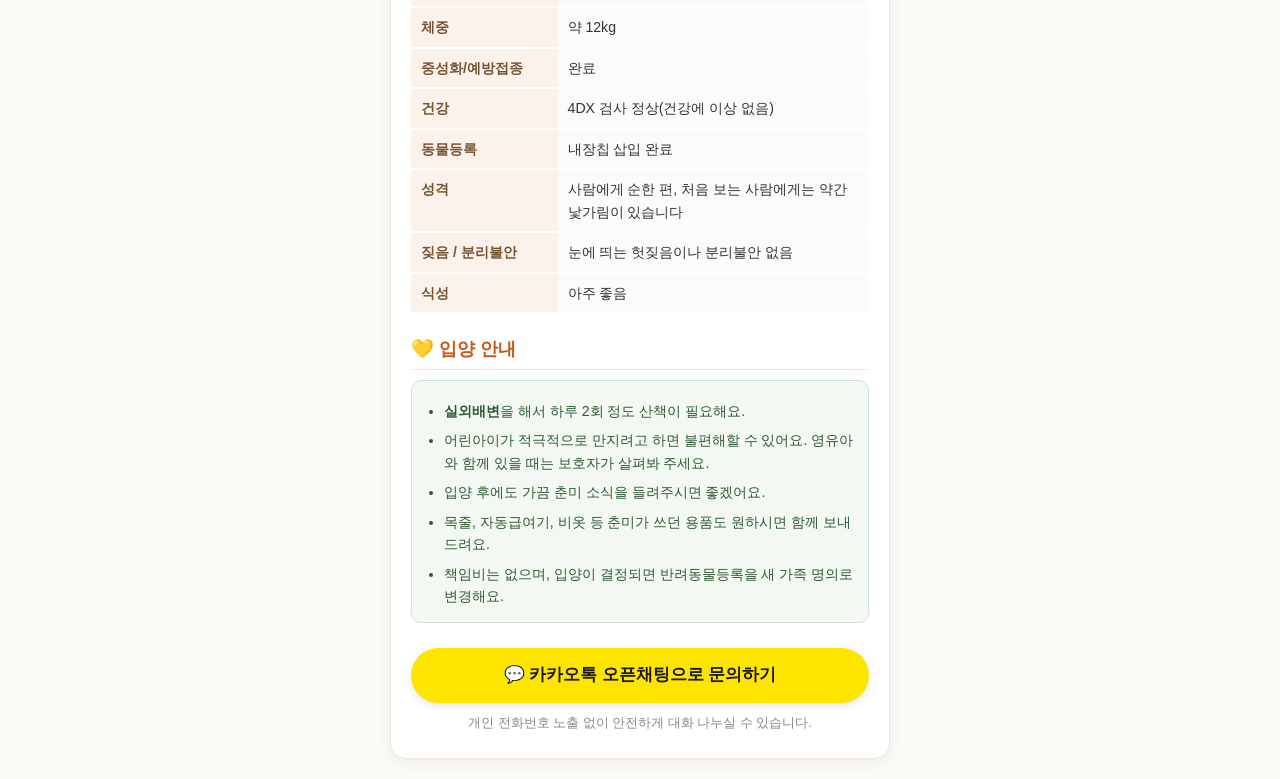
==== commit 6bfd703f: "페이지 수정" ====
--- a/chunmi/index.html
+++ b/chunmi/index.html
@@ -271,28 +271,6 @@
         .notice-box li:last-child {
             margin-bottom: 0;
         }
-        .considerations-box {
-            background-color: #fff9f3;
-            border: 1px solid #efd8c4;
-            border-radius: 10px;
-            padding: 14px;
-            font-size: 0.88rem;
-            color: #5b4635;
-            margin-bottom: 20px;
-        }
-        .considerations-box p {
-            margin: 0 0 10px 0;
-        }
-        .considerations-box ul {
-            margin: 0;
-            padding-left: 18px;
-        }
-        .considerations-box li {
-            margin-bottom: 8px;
-        }
-        .considerations-box li:last-child {
-            margin-bottom: 0;
-        }
         .cta-container {
             text-align: center;
             margin-top: 25px;
@@ -351,10 +329,10 @@
         <section class="positives" aria-labelledby="positives-title">
             <h2 class="positives-title" id="positives-title">춘미는 이런 아이예요</h2>
             <ul class="positives-list">
-                <li>사람에게 순한 편이에요</li>
+                <li>공격성이 없어요</li>
                 <li>산책을 좋아해요</li>
-                <li>눈에 띄는 헛짖음이 없어요</li>
-                <li>눈에 띄는 분리불안이 없어요</li>
+                <li>헛짖음이 없어요</li>
+                <li>분리불안이 없어요</li>
             </ul>
         </section>
 
@@ -405,27 +383,23 @@
             </tr>
             <tr>
                 <th>견종 / 성별</th>
-                <td>시바·진도계 믹스 추정 / 암컷</td>
+                <td>시바·진도 믹스 추정 / 암컷</td>
             </tr>
             <tr>
                 <th>체중</th>
                 <td>약 12kg</td>
             </tr>
             <tr>
-                <th>중성화</th>
+                <th>중성화/예방접종</th>
                 <td>완료</td>
             </tr>
             <tr>
-                <th>예방접종</th>
-                <td>완료</td>
-            </tr>
-            <tr>
                 <th>건강</th>
-                <td>4DX 검사 정상</td>
+                <td>4DX 검사 정상(건강에 이상 없음)</td>
             </tr>
             <tr>
                 <th>동물등록</th>
-                <td>내장칩 삽입 완료<br>입양 확정 후 새 보호자 명의로 등록 및 소유자 변경</td>
+                <td>내장칩 삽입 완료</td>
             </tr>
             <tr>
                 <th>성격</th>
@@ -441,24 +415,15 @@
             </tr>
         </table>
 
-        <div class="section-title">🌿 함께 살기 전 꼭 알아주세요</div>
-        <div class="considerations-box">
-            <p>춘미와 가족 모두가 편안하게 지내기 위해 꼭 확인하고 싶은 생활 조건입니다.</p>
-            <ul>
-                <li><b>실외배변</b>을 해서 하루 2회 정도 산책이 필요합니다.</li>
-                <li>어린아이가 적극적으로 만지려고 하는 상황은 불편해하는 편입니다. <b>영유아가 없는 가정, 또는 아이와 춘미의 공간을 충분히 분리할 수 있는 가정</b>을 선호합니다.</li>
-            </ul>
-        </div>
-
-        <!-- 입양 조건 및 절차 -->
-        <div class="section-title">💛 입양 조건 및 절차</div>
+        <!-- 입양 안내 -->
+        <div class="section-title">💛 입양 안내</div>
         <div class="notice-box">
             <ul>
-                <li>입양 전 충분히 대화를 나눈 뒤 결정하고 싶습니다.</li>
-                <li>춘미에게 필요한 <b>매일 산책이 가능한 환경</b>인지 함께 확인하고 싶습니다.</li>
-                <li>가능하다면 입양 후에도 가끔 춘미 소식을 전해주시면 감사하겠습니다.</li>
-                <li>목줄, 자동급여기, 비옷 등 춘미가 쓰던 용품은 원하시면 함께 드립니다.</li>
-                <li>책임비는 받지 않습니다. 대신 입양이 결정되면 반려동물등록을 새 보호자 명의로 정상적으로 변경합니다.</li>
+                <li><b>실외배변</b>을 해서 하루 2회 정도 산책이 필요해요.</li>
+                <li>어린아이가 적극적으로 만지려고 하면 불편해할 수 있어요. 영유아와 함께 있을 때는 보호자가 살펴봐 주세요.</li>
+                <li>입양 후에도 가끔 춘미 소식을 들려주시면 좋겠어요.</li>
+                <li>목줄, 자동급여기, 비옷 등 춘미가 쓰던 용품도 원하시면 함께 보내드려요.</li>
+                <li>책임비는 없으며, 입양이 결정되면 반려동물등록을 새 가족 명의로 변경해요.</li>
             </ul>
         </div>
 
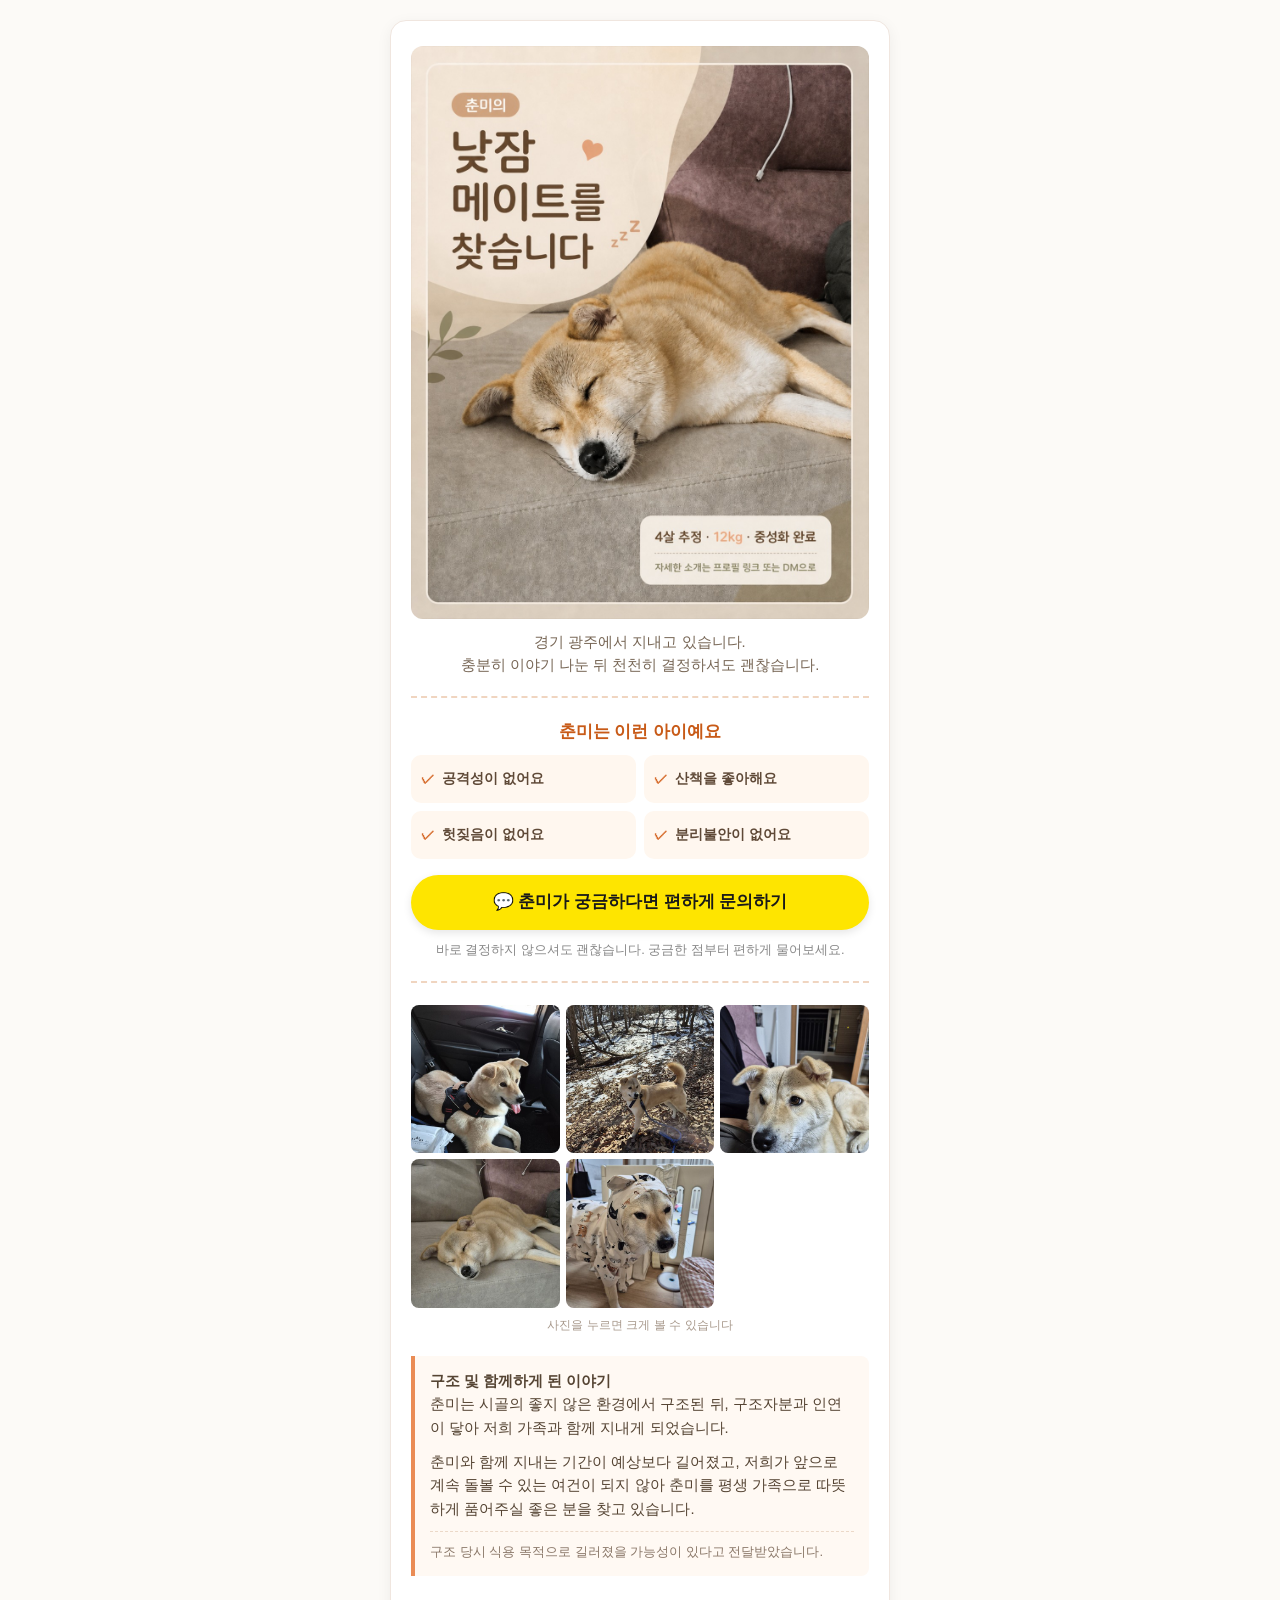
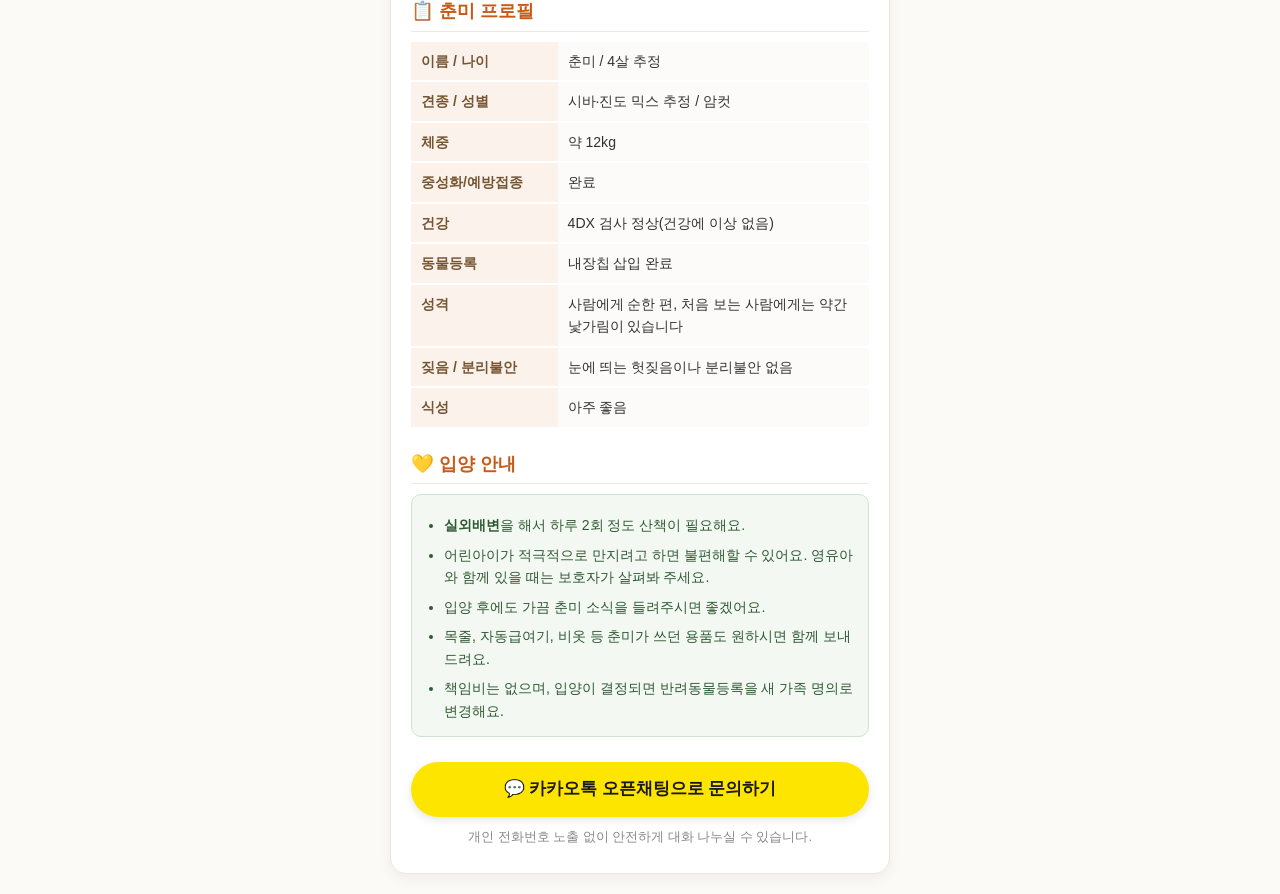
==== commit cda4337f: "배너와 이미지 교체" ====
--- a/chunmi/index.html
+++ b/chunmi/index.html
@@ -8,7 +8,7 @@
     <meta property="og:type" content="article">
     <meta property="og:title" content="춘미의 평생 가족을 찾습니다 🐾">
     <meta property="og:description" content="사람을 좋아하고 산책을 즐기는 4살 추정 춘미의 평생 가족을 찾습니다.">
-    <meta property="og:image" content="https://hoppang.github.io/chunmi/banner.jpg">
+    <meta property="og:image" content="https://hoppang.github.io/chunmi/instagram-sleep-banner-v2-upload.jpg">
     <style>
         * {
             box-sizing: border-box;
@@ -321,7 +321,7 @@
         <h1 class="visually-hidden">춘미의 평생 가족을 찾습니다</h1>
 
         <div class="photo-area">
-            <img src="banner.jpg" alt="춘미의 새 가족을 찾습니다. 사람을 좋아하고 산책을 즐기는 춘미의 평생 가족이 되어주세요. 4살 추정, 12kg, 중성화 완료.">
+            <img src="instagram-sleep-banner-v2-upload.jpg" alt="소파에서 편안하게 잠든 춘미. 춘미의 낮잠 메이트를 찾습니다. 4살 추정, 12kg, 중성화 완료.">
         </div>
 
         <p class="lead">경기 광주에서 지내고 있습니다.<br>충분히 이야기 나눈 뒤 천천히 결정하셔도 괜찮습니다.</p>
@@ -345,23 +345,20 @@
 
         <!-- 사진첩: 그리드는 썸네일, 크게 보기는 data-full 원본을 씁니다 -->
         <div class="gallery" id="gallery">
-            <button type="button" data-full="imgs/20240928_115730.jpg" data-caption="간식 하나면 세상 행복한 춘미">
-                <img src="imgs/thumbs/20240928_115730.jpg" alt="거실 바닥에 엎드려 간식을 먹는 춘미" loading="lazy">
+            <button type="button" data-full="instagram-ad-v2/01-happy-car.jpg" data-caption="차에서도 얌전히 자리를 지키는 춘미">
+                <img src="instagram-ad-v2/thumbs/01-happy-car.jpg" alt="차 뒷좌석에 앉아 밝게 웃는 춘미" loading="lazy">
             </button>
-            <button type="button" data-full="imgs/20241011_140623.jpg" data-caption="사람 곁에 붙어 자는 걸 좋아합니다">
-                <img src="imgs/thumbs/20241011_140623.jpg" alt="사람 무릎에 머리를 얹고 잠든 춘미" loading="lazy">
+            <button type="button" data-full="instagram-ad-v2/02-winter-hike.jpg" data-caption="산책과 새로운 냄새 맡기를 좋아해요">
+                <img src="instagram-ad-v2/thumbs/02-winter-hike.jpg" alt="눈이 남은 겨울 숲에서 산책하는 춘미" loading="lazy">
             </button>
-            <button type="button" data-full="imgs/20250127_115312.jpg" data-caption="스핀하는 춘미">
-                <img src="imgs/thumbs/20250127_115312.jpg" alt="눈 쌓인 놀이터에서 옷을 입고 몸을 도는 춘미" loading="lazy">
+            <button type="button" data-full="instagram-ad-v2/03-gentle-closeup.jpg" data-caption="사람 곁에서 편안하게 쉬는 춘미">
+                <img src="instagram-ad-v2/thumbs/03-gentle-closeup.jpg" alt="사람 곁에 기대어 쉬는 춘미의 얼굴" loading="lazy">
             </button>
-            <button type="button" data-full="imgs/20250128_104813.jpg" data-caption="겨울 강아지 춘미">
-                <img src="imgs/thumbs/20250128_104813.jpg" alt="눈밭에서 코에 눈이 묻은 춘미" loading="lazy">
+            <button type="button" data-full="instagram-ad-v2/04-sleeping.jpg" data-caption="소파에서 보내는 평화로운 낮잠 시간">
+                <img src="instagram-ad-v2/thumbs/04-sleeping.jpg" alt="소파에 누워 편안하게 잠든 춘미" loading="lazy">
             </button>
-            <button type="button" data-full="imgs/20250421_094355.jpg" data-caption="봄 산책, 진달래 앞에서">
-                <img src="imgs/thumbs/20250421_094355.jpg" alt="진달래꽃 앞에서 웃고 있는 춘미" loading="lazy">
-            </button>
-            <button type="button" data-full="imgs/20250501_102037.jpg" data-caption="비 오는 날에도 산책은 좋아합니다">
-                <img src="imgs/thumbs/20250501_102037.jpg" alt="비에 젖은 보도블록 위를 걷는 춘미" loading="lazy">
+            <button type="button" data-full="instagram-ad-v2/05-raincoat.jpg" data-caption="비 오는 날에는 고양이 우비를 입어요">
+                <img src="instagram-ad-v2/thumbs/05-raincoat.jpg" alt="고양이 무늬 우비의 모자를 쓰고 있는 춘미" loading="lazy">
             </button>
         </div>
         <div class="gallery-hint">사진을 누르면 크게 볼 수 있습니다</div>
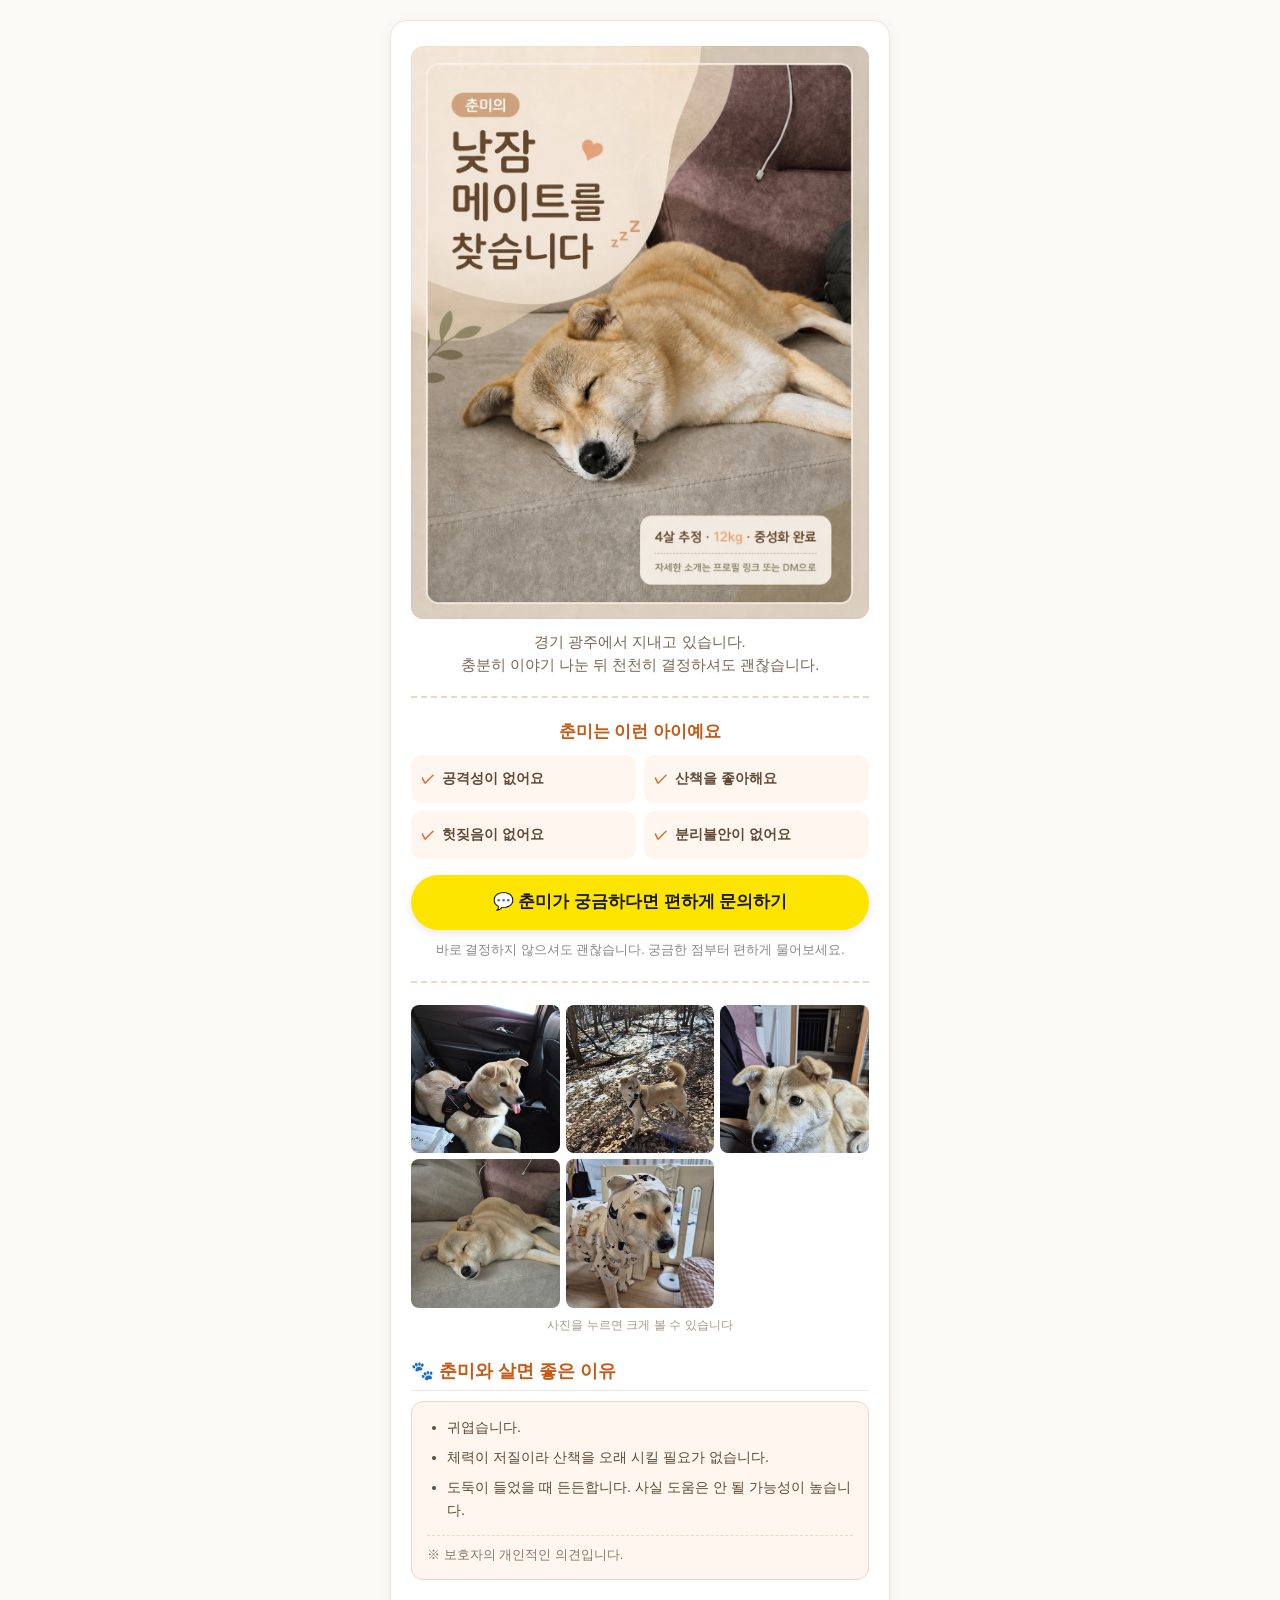
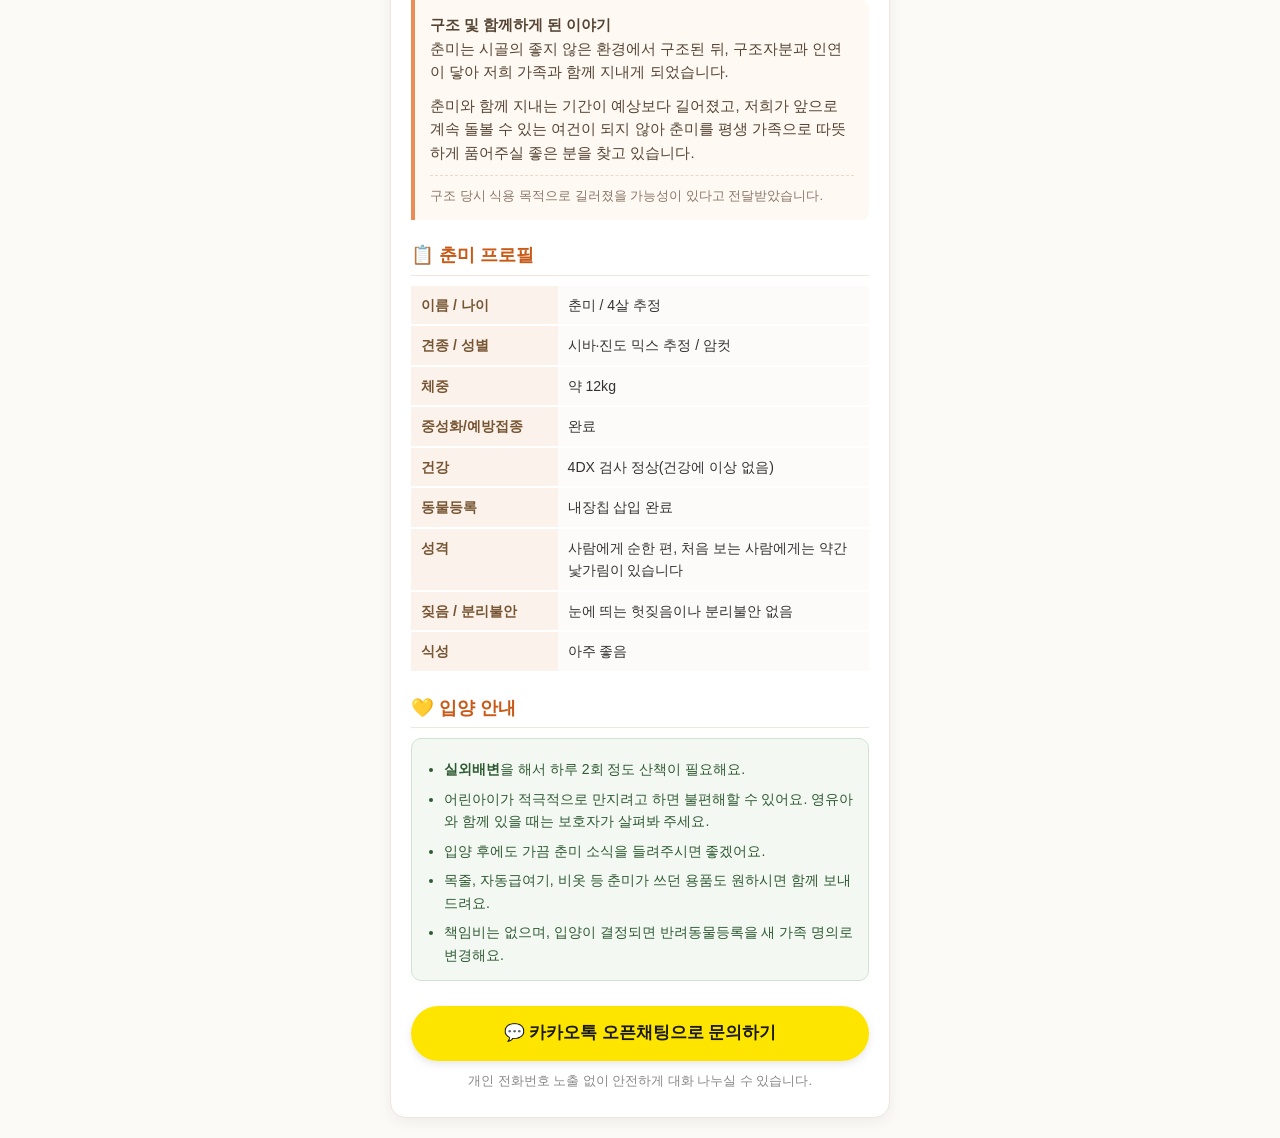
==== commit 0af0dc4e: "Add playful adoption reasons section" ====
--- a/chunmi/index.html
+++ b/chunmi/index.html
@@ -212,6 +212,32 @@
             color: #8a7768;
             border-top: 1px dashed #ecd9c8;
             padding-top: 9px;
+        }
+        .reasons-box {
+            background: #fff7ef;
+            border: 1px solid #f0d5c0;
+            border-radius: 12px;
+            padding: 14px 15px;
+            margin-bottom: 20px;
+            color: #5f4937;
+            font-size: 0.9rem;
+        }
+        .reasons-box ul {
+            margin: 0;
+            padding-left: 20px;
+        }
+        .reasons-box li {
+            margin-bottom: 7px;
+        }
+        .reasons-box li:last-child {
+            margin-bottom: 0;
+        }
+        .reasons-note {
+            margin: 12px 0 0;
+            padding-top: 9px;
+            border-top: 1px dashed #ecd9c8;
+            color: #8a7768;
+            font-size: 0.8rem;
         }
         .section-title {
             font-size: 1.15rem;
@@ -363,6 +389,16 @@
         </div>
         <div class="gallery-hint">사진을 누르면 크게 볼 수 있습니다</div>
 
+        <div class="section-title">🐾 춘미와 살면 좋은 이유</div>
+        <div class="reasons-box">
+            <ul>
+                <li>귀엽습니다.</li>
+                <li>체력이 저질이라 산책을 오래 시킬 필요가 없습니다.</li>
+                <li>도둑이 들었을 때 든든합니다. 사실 도움은 안 될 가능성이 높습니다.</li>
+            </ul>
+            <p class="reasons-note">※ 보호자의 개인적인 의견입니다.</p>
+        </div>
+
         <!-- 춘미 배경 이야기 -->
         <div class="story-box">
             <b>구조 및 함께하게 된 이야기</b>
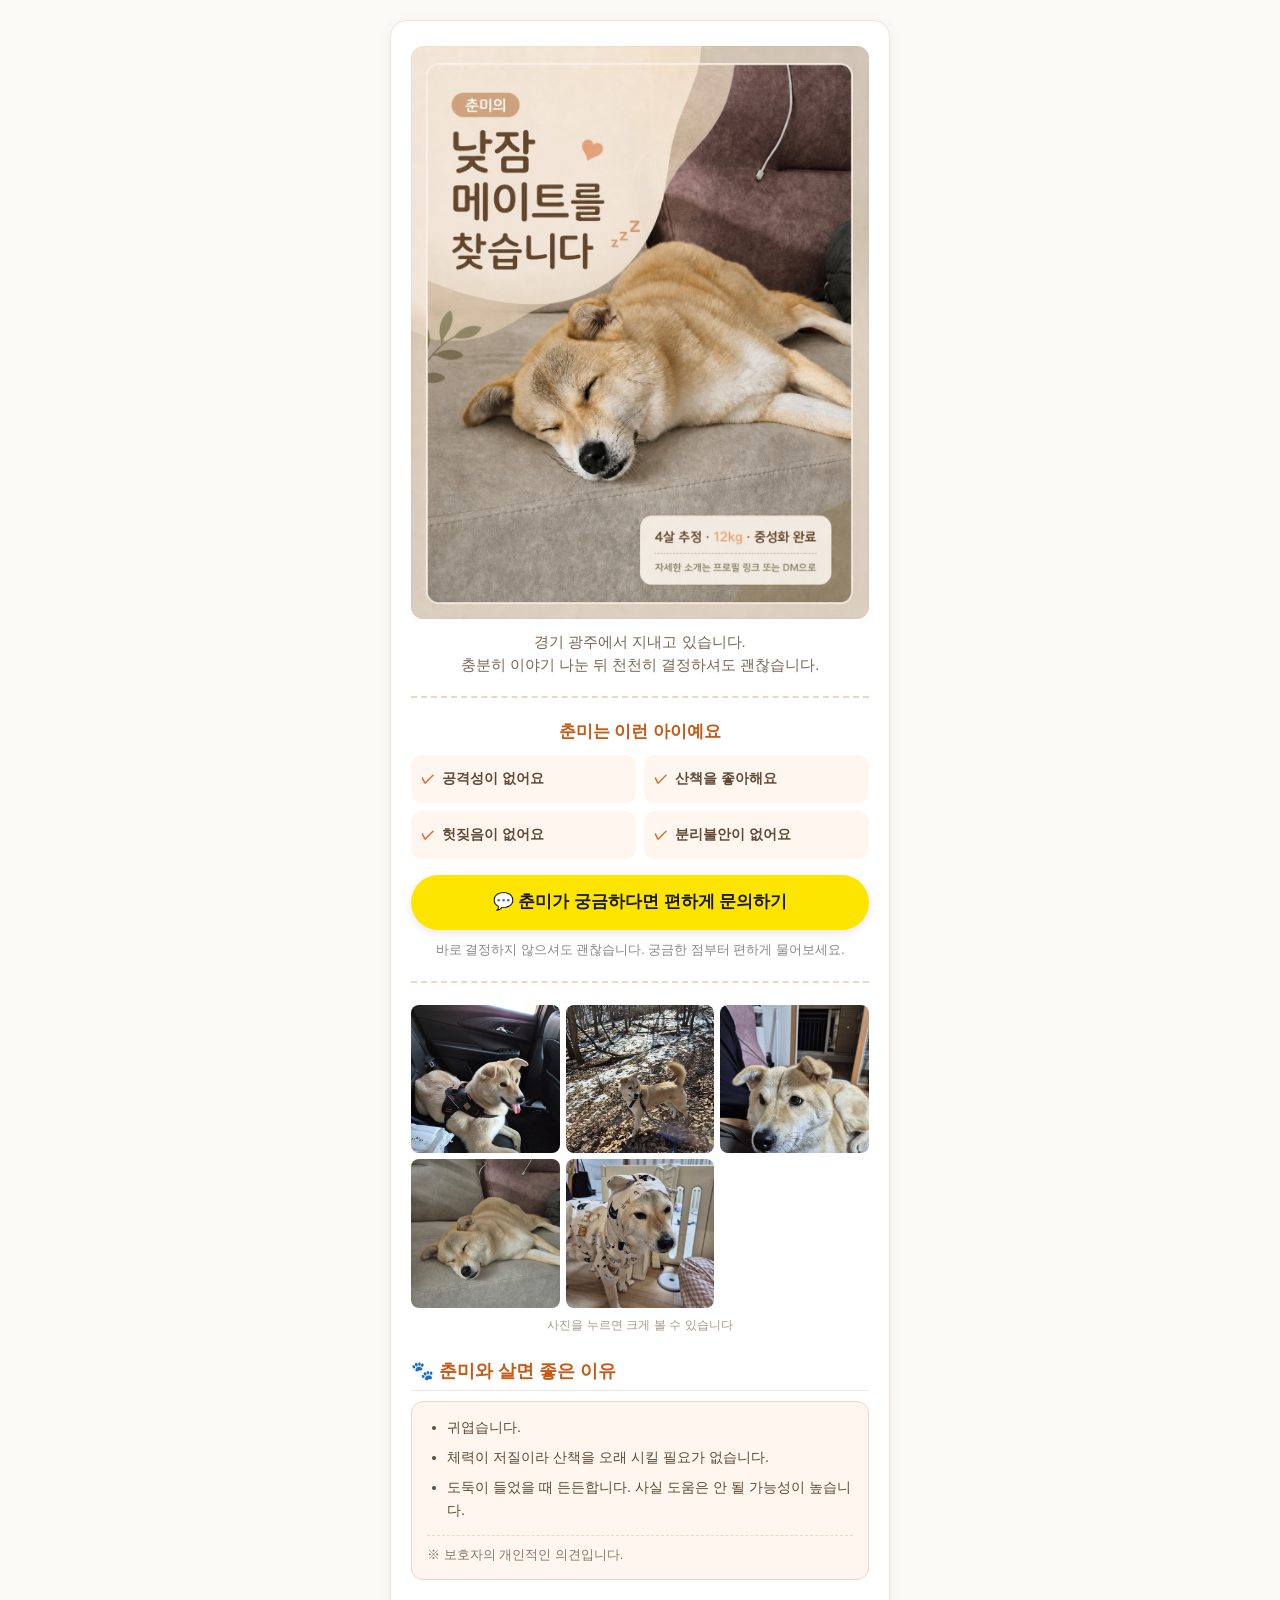
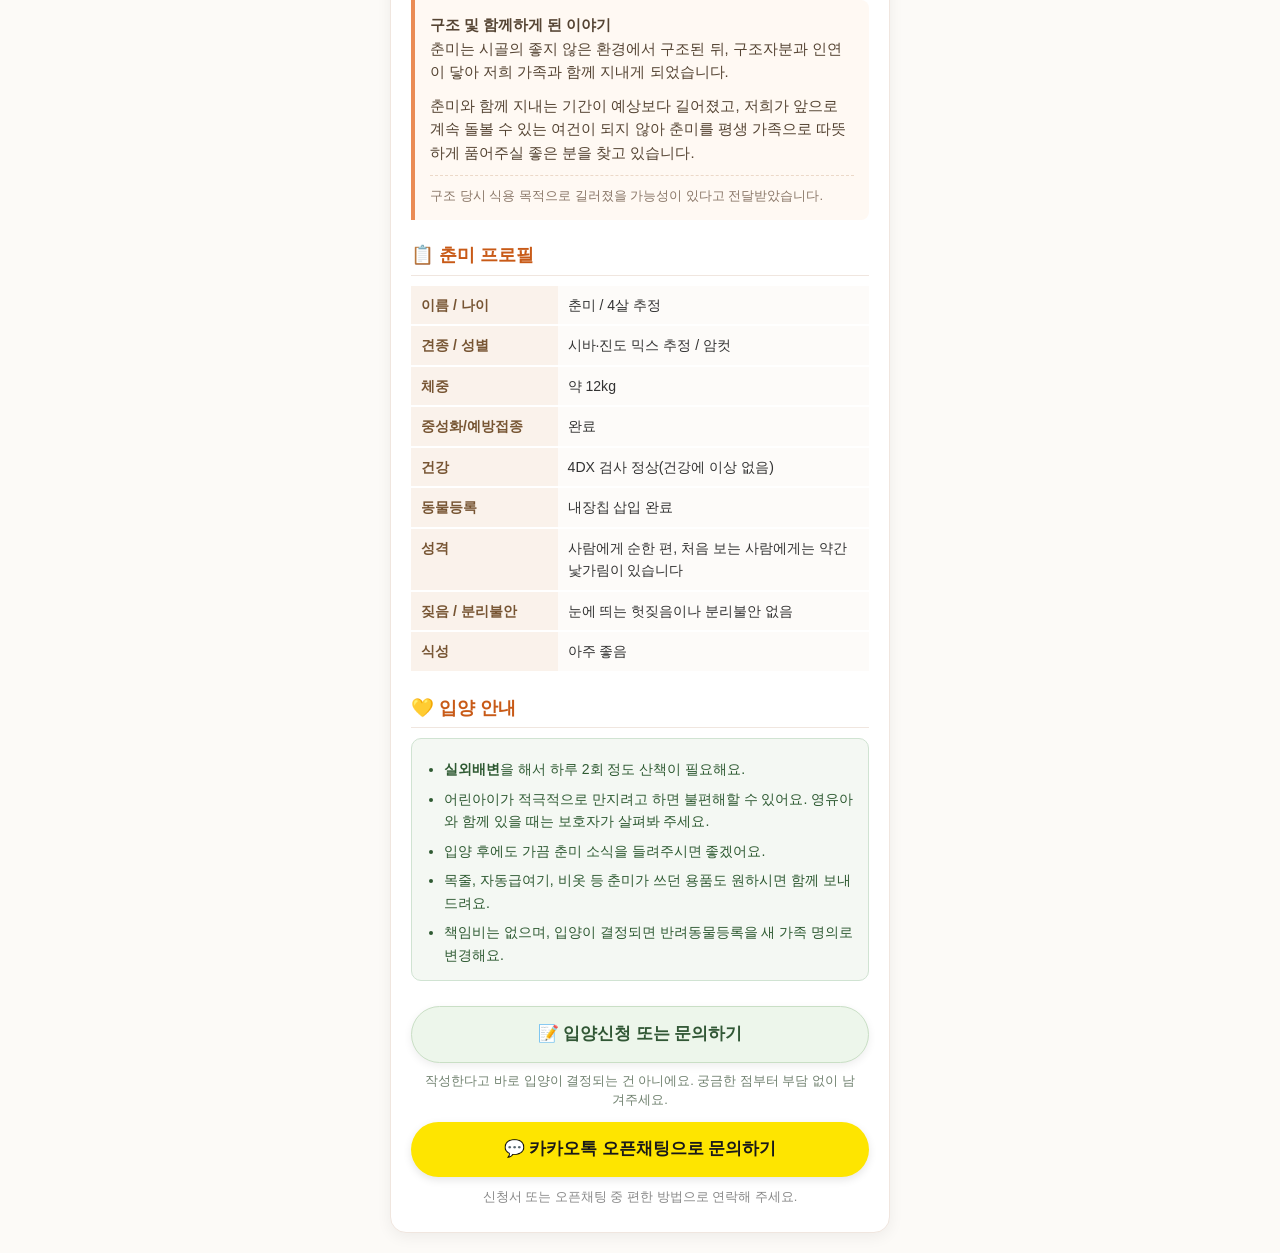
==== commit 1077df66: "Add adoption inquiry form link" ====
--- a/chunmi/index.html
+++ b/chunmi/index.html
@@ -320,6 +320,29 @@
         }
         .btn-kakao:active {
             background-color: #fada00;
+        }
+        .btn-form {
+            display: block;
+            margin-bottom: 10px;
+            background-color: #edf6eb;
+            border: 1px solid #c9dfc5;
+            color: #315735;
+            font-size: 1.05rem;
+            font-weight: bold;
+            text-decoration: none;
+            padding: 14px 20px;
+            border-radius: 30px;
+            box-shadow: 0 3px 8px rgba(0,0,0,0.07);
+            transition: background-color 0.2s;
+        }
+        .btn-form:active {
+            background-color: #dcefd9;
+        }
+        .form-note {
+            margin: -2px 8px 12px;
+            color: #718270;
+            font-size: 0.8rem;
+            line-height: 1.5;
         }
         .footer-text {
             text-align: center;
@@ -460,13 +483,19 @@
             </ul>
         </div>
 
-        <!-- 오픈카톡 문의 버튼 -->
+        <!-- 입양 신청 및 오픈카톡 문의 버튼 -->
         <div class="cta-container">
+            <a href="https://docs.google.com/forms/d/e/1FAIpQLSfqjT9d8MUXXhJIKEffjI7ruxUaiWrbmtHSPl0eAr7Vv67QKw/viewform?usp=dialog" class="btn-form" target="_blank" rel="noopener noreferrer">
+                📝 입양신청 또는 문의하기
+            </a>
+            <div class="form-note">
+                작성한다고 바로 입양이 결정되는 건 아니에요. 궁금한 점부터 부담 없이 남겨주세요.
+            </div>
             <a href="https://open.kakao.com/o/stBkJzFi" class="btn-kakao">
                 💬 카카오톡 오픈채팅으로 문의하기
             </a>
             <div class="footer-text">
-                개인 전화번호 노출 없이 안전하게 대화 나누실 수 있습니다.
+                신청서 또는 오픈채팅 중 편한 방법으로 연락해 주세요.
             </div>
         </div>
     </div>
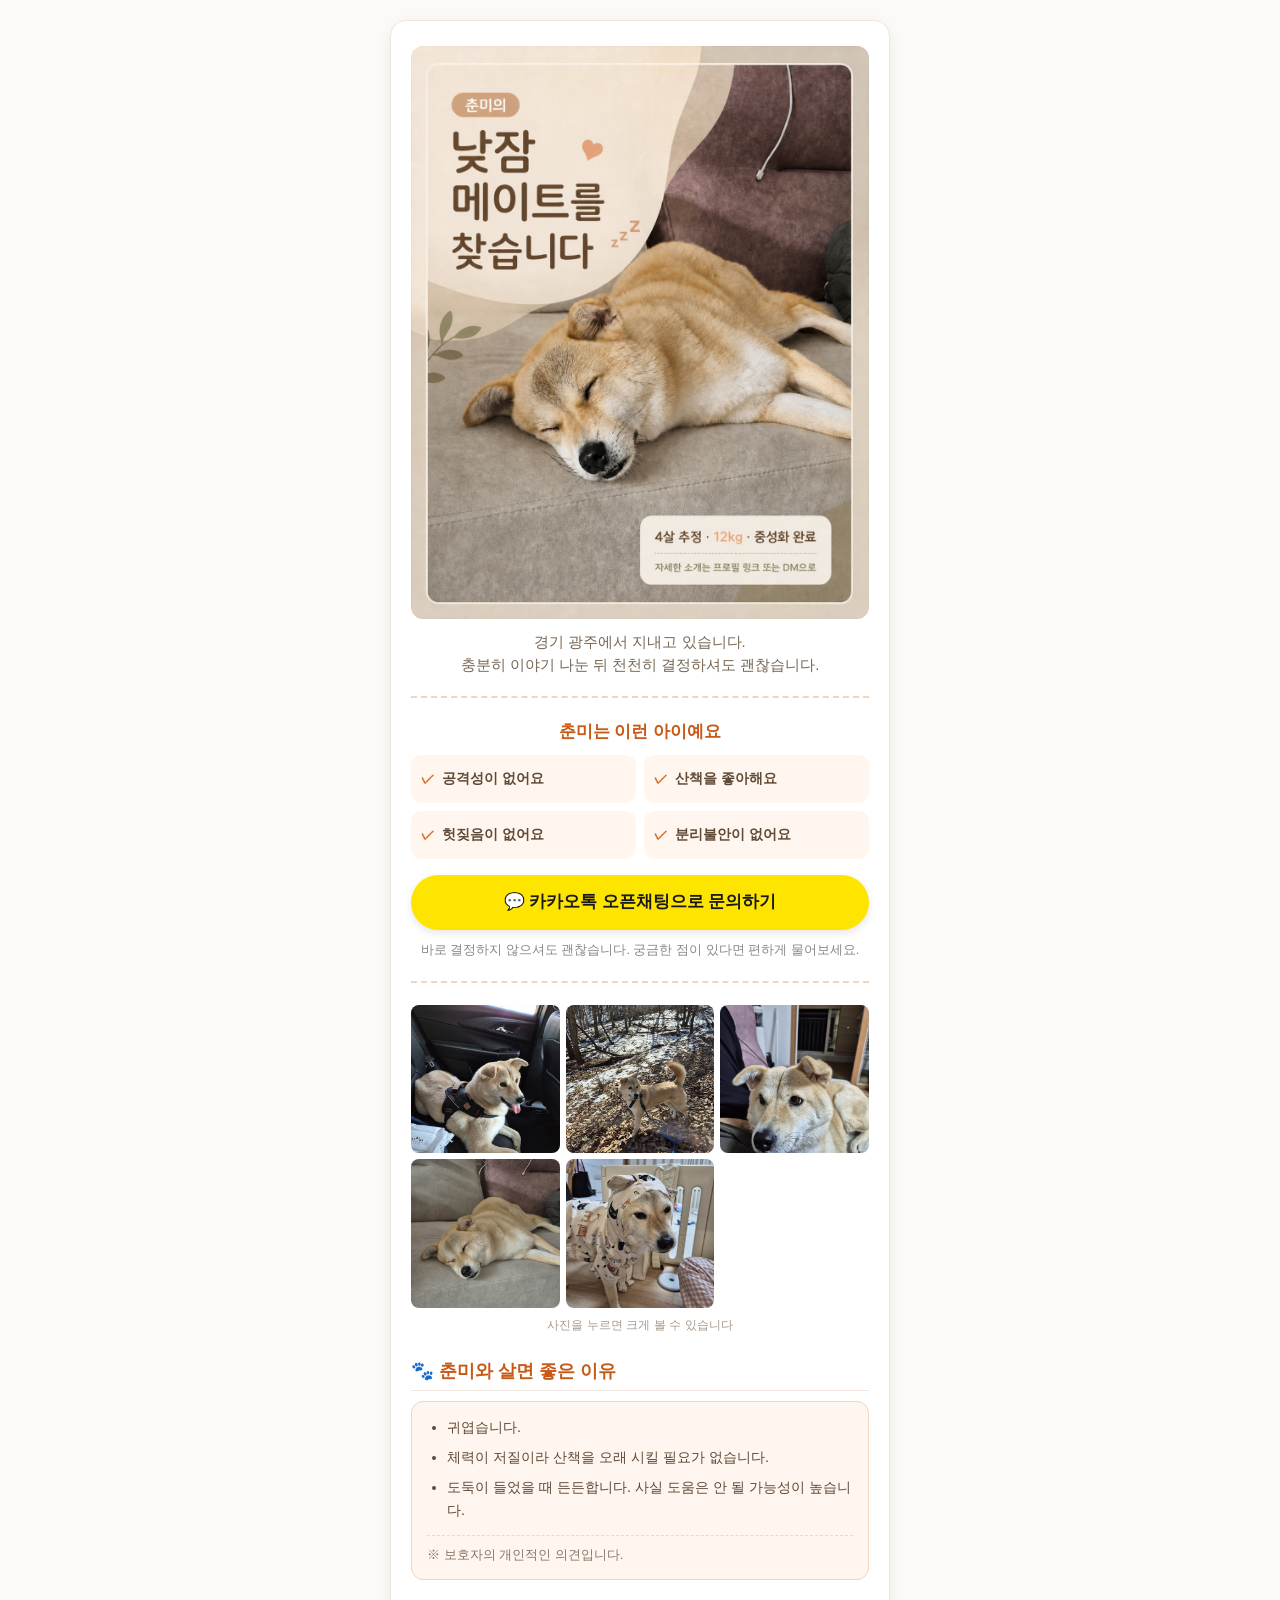
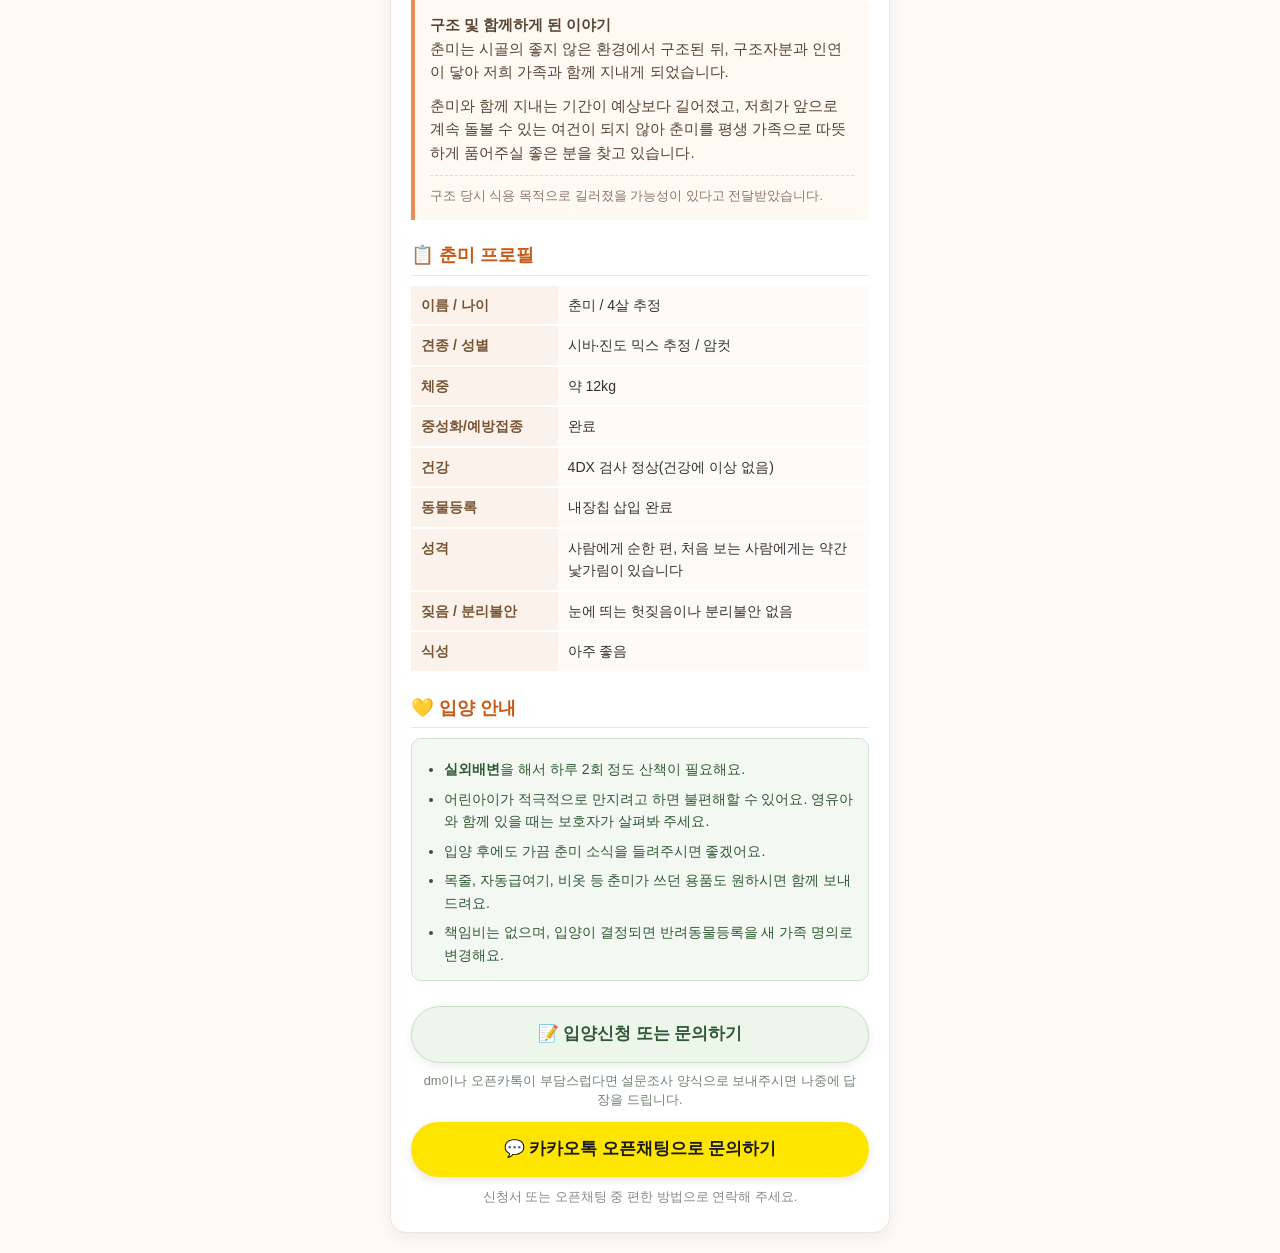
==== commit 75e681da: "문구 수정" ====
--- a/chunmi/index.html
+++ b/chunmi/index.html
@@ -387,9 +387,9 @@
 
         <div class="cta-container early">
             <a href="https://open.kakao.com/o/stBkJzFi" class="btn-kakao">
-                💬 춘미가 궁금하다면 편하게 문의하기
+                💬 카카오톡 오픈채팅으로 문의하기
             </a>
-            <div class="footer-text">바로 결정하지 않으셔도 괜찮습니다. 궁금한 점부터 편하게 물어보세요.</div>
+            <div class="footer-text">바로 결정하지 않으셔도 괜찮습니다. 궁금한 점이 있다면 편하게 물어보세요.</div>
         </div>
 
         <!-- 사진첩: 그리드는 썸네일, 크게 보기는 data-full 원본을 씁니다 -->
@@ -489,7 +489,7 @@
                 📝 입양신청 또는 문의하기
             </a>
             <div class="form-note">
-                작성한다고 바로 입양이 결정되는 건 아니에요. 궁금한 점부터 부담 없이 남겨주세요.
+                dm이나 오픈카톡이 부담스럽다면 설문조사 양식으로 보내주시면 나중에 답장을 드립니다.
             </div>
             <a href="https://open.kakao.com/o/stBkJzFi" class="btn-kakao">
                 💬 카카오톡 오픈채팅으로 문의하기
